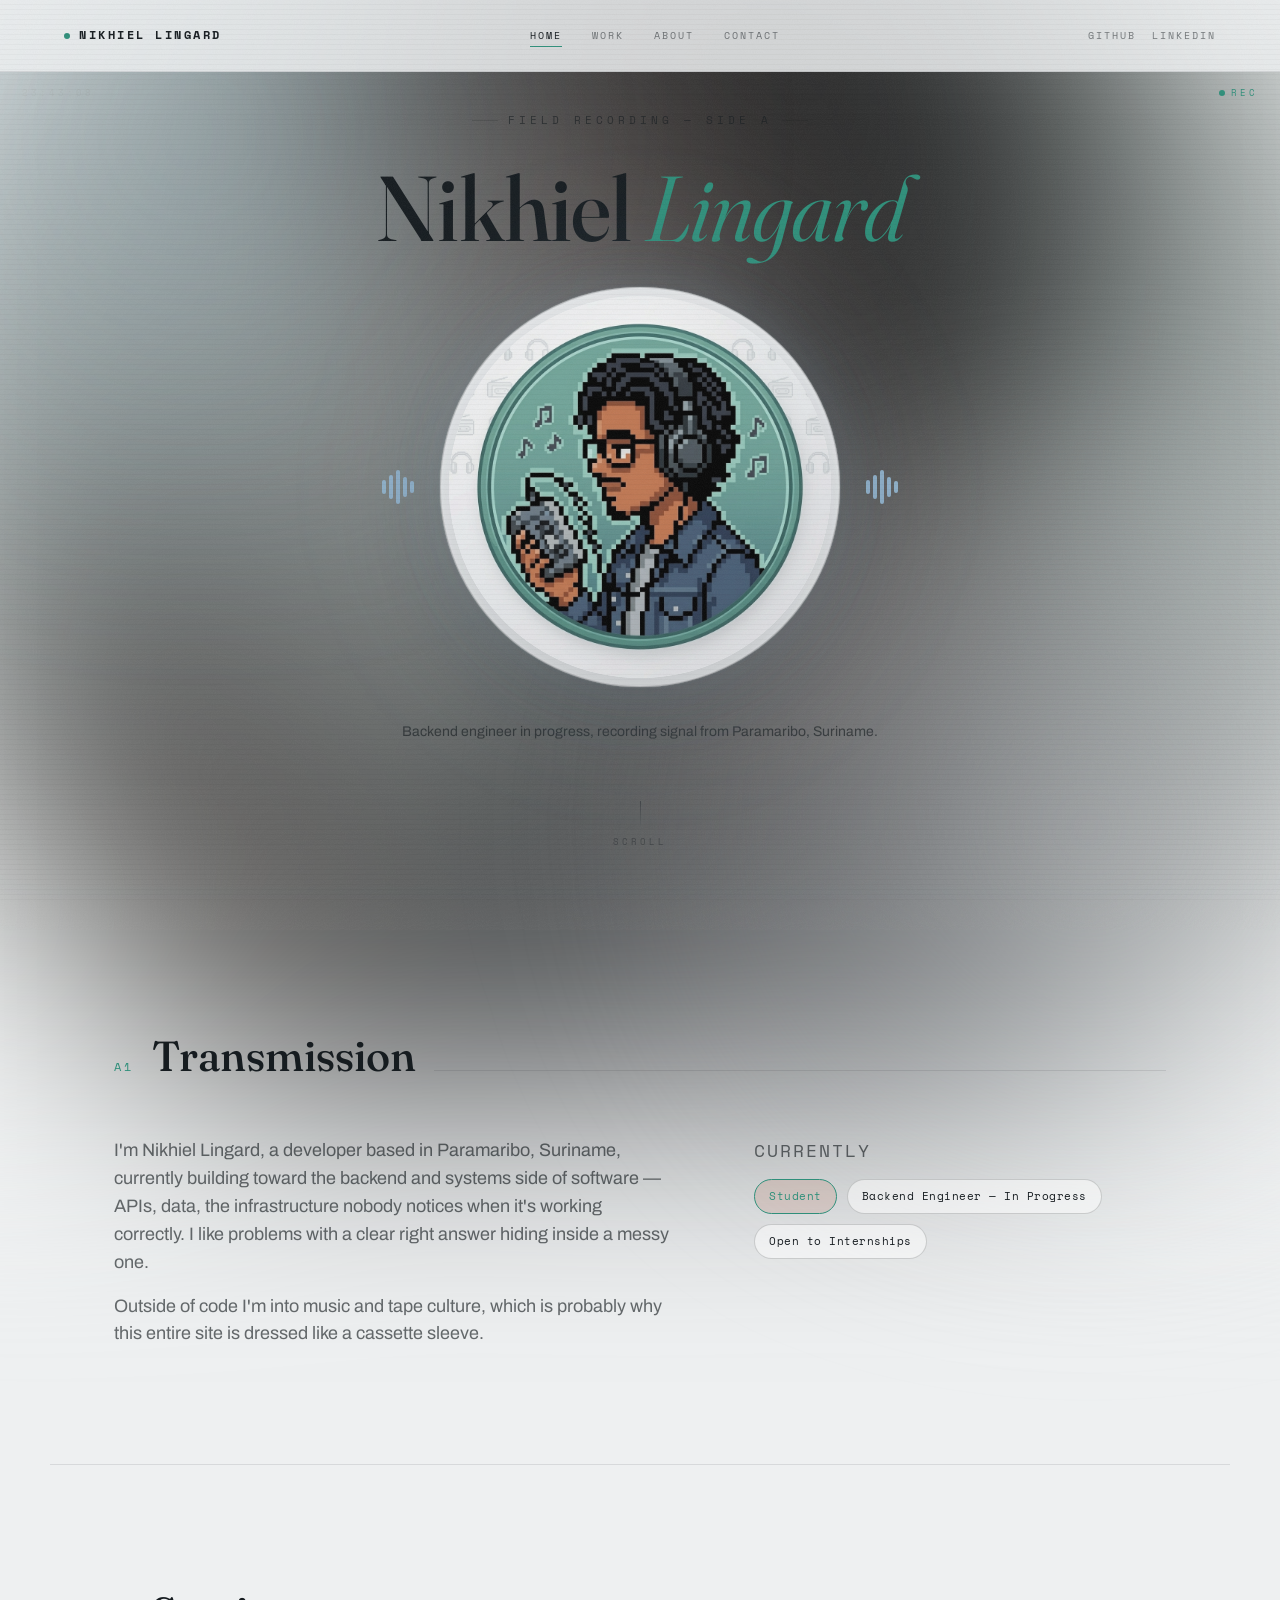
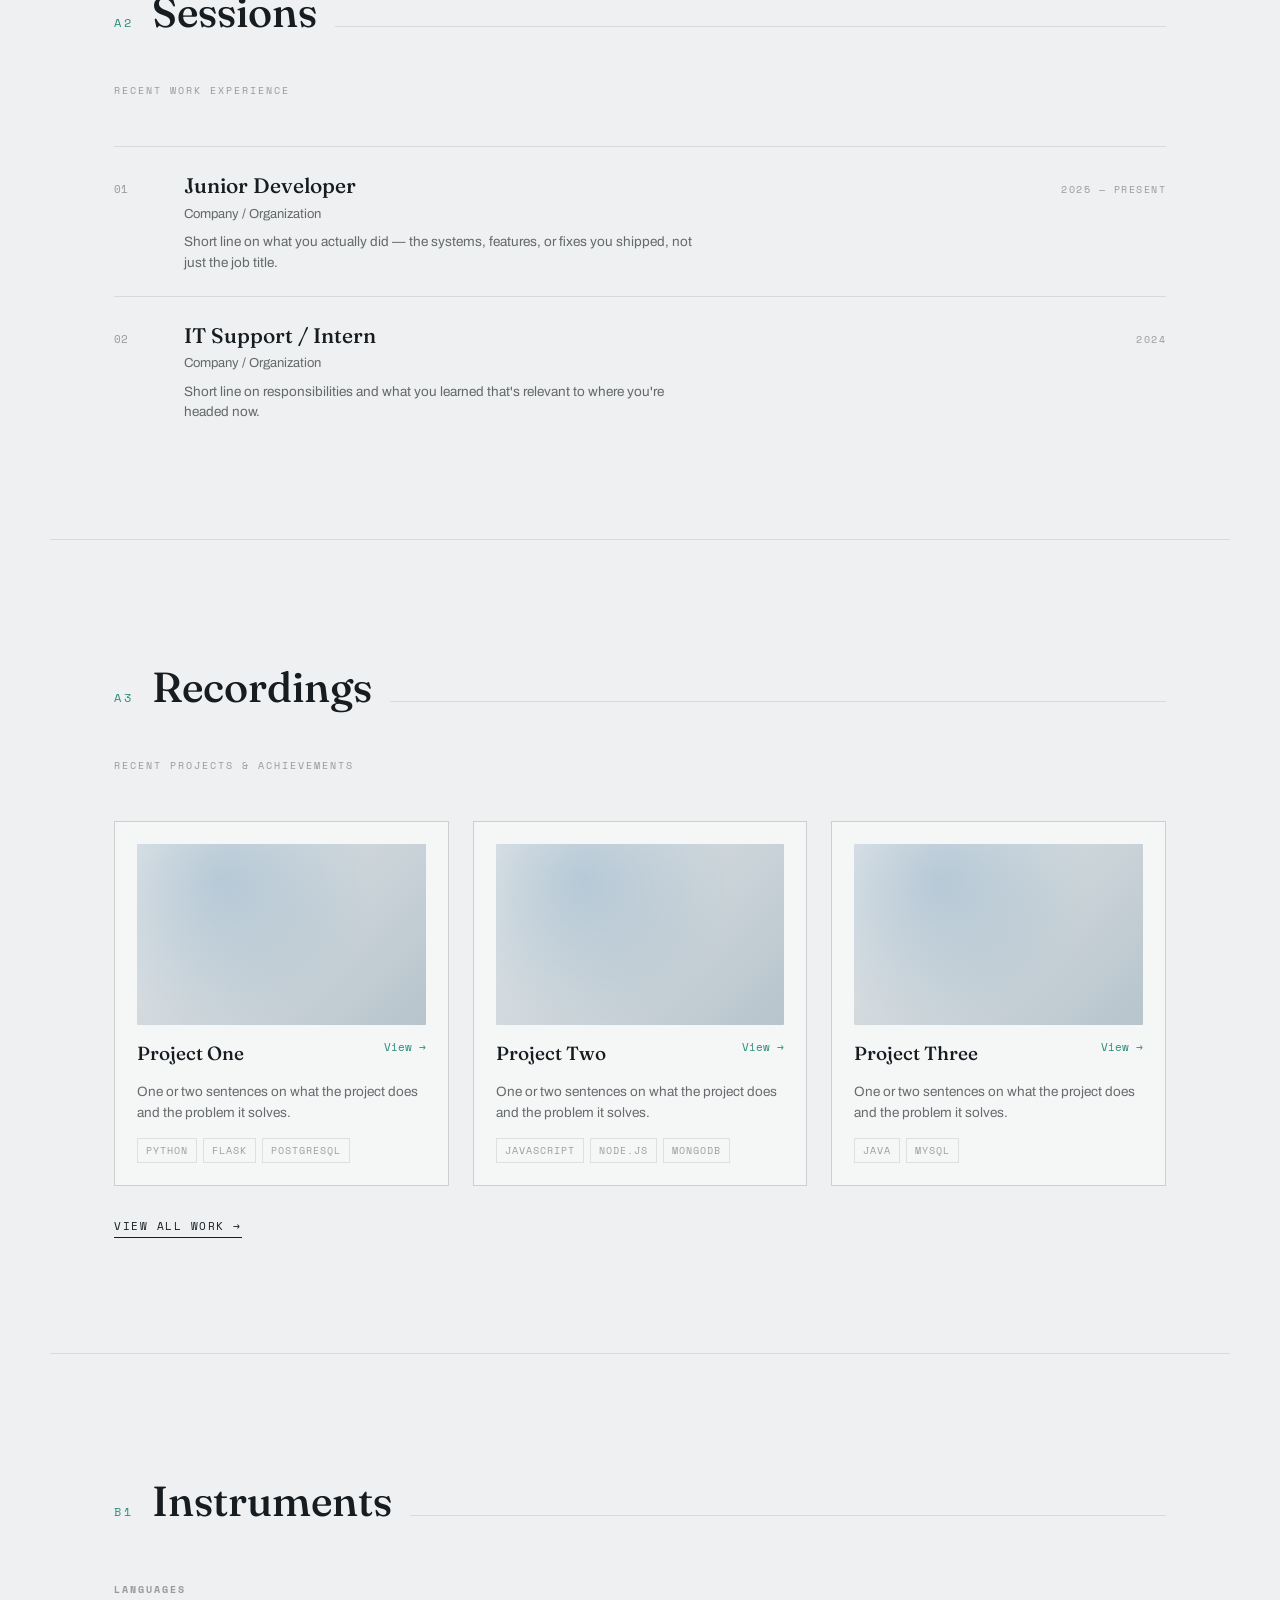
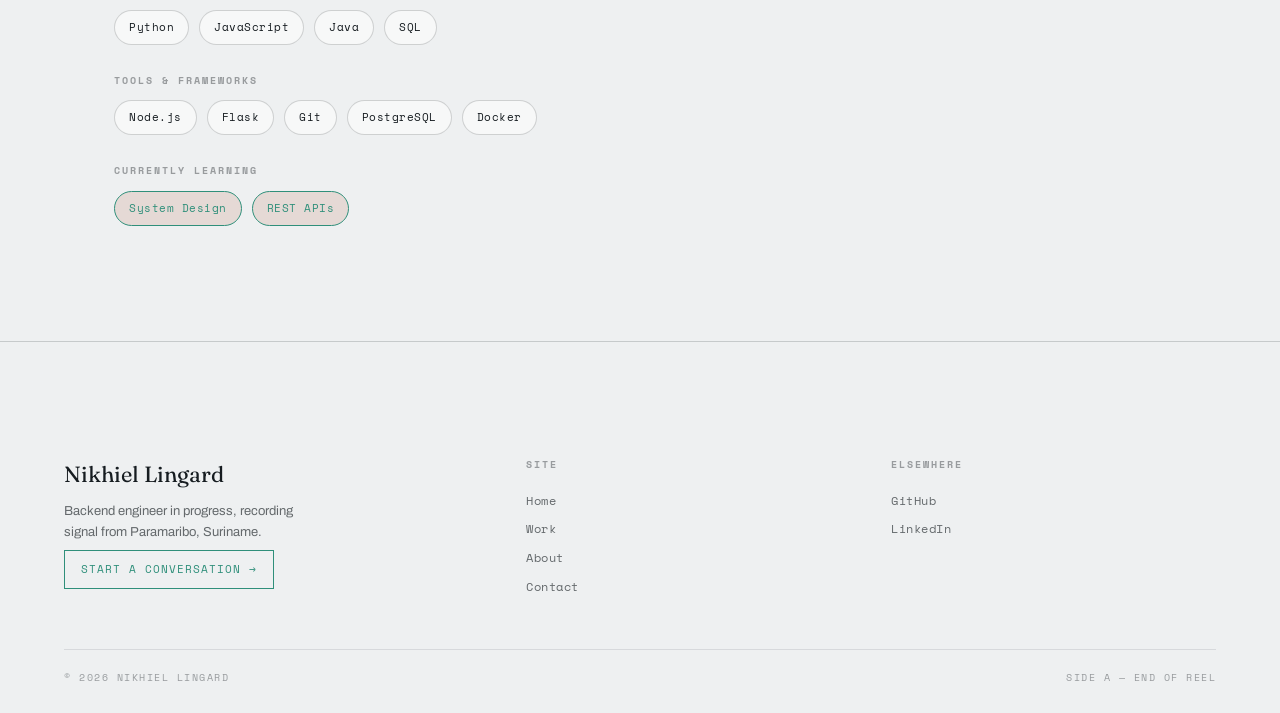
==== index.html @ 8692a50b "Initial portfolio" ====
<!DOCTYPE html>
<html lang="en">
<head>
  <meta charset="UTF-8" />
  <meta name="viewport" content="width=device-width, initial-scale=1.0"/>
  <title>Nikhiel Lingard — Backend Engineer in Progress</title>
  <meta name="description" content="Portfolio of Nikhiel Lingard — backend engineer in progress, based in Paramaribo, Suriname." />

  <link rel="preconnect" href="https://fonts.googleapis.com">
  <link rel="preconnect" href="https://fonts.gstatic.com" crossorigin>
  <link href="https://fonts.googleapis.com/css2?family=Fraunces:ital,opsz,wght@0,9..144,350;0,9..144,480;0,9..144,560;1,9..144,400&family=Archivo:wght@400;500;600&family=Space+Mono:wght@400;700&display=swap" rel="stylesheet">
  <link rel="icon" type="image/png" href="./img/favicon.png">
  <link rel="icon" href="./img/favicon.ico" sizes="any">
  <link rel="apple-touch-icon" href="./img/favicon.png">
  <meta name="theme-color" content="#2F8F7A">
    
  <link rel="stylesheet" href="css/main.css">
</head>
<body>

  <div class="bg"></div>
  <div class="mist"></div>
  <div class="grain"></div>
  <div class="scanlines"></div>

  <!-- NAV -->
  <header class="top-panel" id="top-panel">
    <a href="./index.html" class="wordmark" aria-label="Go to homepage">
  <span class="dot"></span>
  Nikhiel Lingard
</a>

    <nav class="links">
      <a href="index.html" class="active">Home</a>
      <a href="work.html">Work</a>
      <a href="about.html">About</a>
      <a href="contact.html">Contact</a>
    </nav>

    <div class="socials">
      <a href="https://github.com/Nikhcodes/" target="_blank" rel="noopener">GitHub</a>
      <a href="https://www.linkedin.com/in/nikhiel-lingard/" target="_blank" rel="noopener">LinkedIn</a>
    </div>

    <button class="nav-toggle" id="nav-toggle" aria-label="Toggle navigation menu" aria-expanded="false">
      <span></span><span></span>
    </button>
  </header>

  <!-- HERO -->
  <main>
    <section class="hero">
      <p class="hero-eyebrow">Field Recording — Side A</p>

      <h1 class="hero-title">Nikhiel <em>Lingard</em></h1>

      <div class="hero-stage">
        <div class="wave left">
          <span></span><span></span><span></span><span></span><span></span>
        </div>

        <div class="hero-frame">
          <div class="hero-image"></div>
        </div>

        <div class="wave right">
          <span></span><span></span><span></span><span></span><span></span>
        </div>
      </div>

      <p class="hero-sub">Backend engineer in progress, recording signal from Paramaribo, Suriname.</p>

      <a href="#transmission" class="scroll-cue">
        <span class="line"></span>
        Scroll
      </a>
    </section>

    <!-- A1 — TRANSMISSION (intro + current roles) -->
    <section class="reel-section reveal" id="transmission">
      <div class="reel-head">
        <span class="reel-num">A1</span>
        <h2 class="reel-title">Transmission</h2>
        <span class="rule"></span>
      </div>

      <div class="intro-grid">
        <div>
          <!-- EDIT: swap in your real bio -->
          <p>I'm Nikhiel Lingard, a developer based in Paramaribo, Suriname, currently building toward the backend
            and systems side of software — APIs, data, the infrastructure nobody notices when it's working
            correctly. I like problems with a clear right answer hiding inside a messy one.</p>
          <p>Outside of code I'm into music and tape culture, which is probably why this entire site is dressed
            like a cassette sleeve.</p>
        </div>

        <div>
          <p class="role-label">Currently</p>
          <div class="chip-row">
            <span class="chip is-tape">Student</span>
            <span class="chip">Backend Engineer — In Progress</span>
            <span class="chip">Open to Internships</span>
          </div>
        </div>
      </div>
    </section>

    <!-- A2 — SESSIONS (recent work experience) -->
    <section class="reel-section reveal" id="sessions">
      <div class="reel-head">
        <span class="reel-num">A2</span>
        <h2 class="reel-title">Sessions</h2>
        <span class="rule"></span>
      </div>
      <p class="reel-lede">Recent work experience</p>

      <!-- EDIT: replace with your real roles. Duplicate a .session-row for more entries. -->
      <div class="session-row">
        <span class="session-code">01</span>
        <div>
          <h3 class="session-role">Junior Developer</h3>
          <p class="session-org">Company / Organization</p>
          <p class="session-desc">Short line on what you actually did — the systems, features, or fixes you
            shipped, not just the job title.</p>
        </div>
        <span class="session-meta">2025 — Present</span>
      </div>

      <div class="session-row">
        <span class="session-code">02</span>
        <div>
          <h3 class="session-role">IT Support / Intern</h3>
          <p class="session-org">Company / Organization</p>
          <p class="session-desc">Short line on responsibilities and what you learned that's relevant to where
            you're headed now.</p>
        </div>
        <span class="session-meta">2024</span>
      </div>
    </section>

    <!-- A3 — RECORDINGS (recent projects / achievements) -->
    <section class="reel-section reveal" id="recordings">
      <div class="reel-head">
        <span class="reel-num">A3</span>
        <h2 class="reel-title">Recordings</h2>
        <span class="rule"></span>
      </div>
      <p class="reel-lede">Recent projects &amp; achievements</p>

      <!-- EDIT: replace with your real projects. Full list lives on work.html -->
      <div class="project-grid">
        <article class="project-card">
          <div class="project-thumb"></div>
          <div class="project-top">
            <h3 class="project-title">Project One</h3>
            <a href="work.html" class="project-link">View →</a>
          </div>
          <p class="project-desc">One or two sentences on what the project does and the problem it solves.</p>
          <div class="project-stack">
            <span>Python</span><span>Flask</span><span>PostgreSQL</span>
          </div>
        </article>

        <article class="project-card">
          <div class="project-thumb"></div>
          <div class="project-top">
            <h3 class="project-title">Project Two</h3>
            <a href="work.html" class="project-link">View →</a>
          </div>
          <p class="project-desc">One or two sentences on what the project does and the problem it solves.</p>
          <div class="project-stack">
            <span>JavaScript</span><span>Node.js</span><span>MongoDB</span>
          </div>
        </article>

        <article class="project-card">
          <div class="project-thumb"></div>
          <div class="project-top">
            <h3 class="project-title">Project Three</h3>
            <a href="work.html" class="project-link">View →</a>
          </div>
          <p class="project-desc">One or two sentences on what the project does and the problem it solves.</p>
          <div class="project-stack">
            <span>Java</span><span>MySQL</span>
          </div>
        </article>
      </div>

      <a href="work.html" class="view-all">View all work →</a>
    </section>

    <!-- B1 — INSTRUMENTS (skills) -->
    <section class="reel-section reveal" id="instruments">
      <div class="reel-head">
        <span class="reel-num">B1</span>
        <h2 class="reel-title">Instruments</h2>
        <span class="rule"></span>
      </div>

      <!-- EDIT: replace with your real skills -->
      <div class="skill-group">
        <h4>Languages</h4>
        <div class="chip-row">
          <span class="chip">Python</span>
          <span class="chip">JavaScript</span>
          <span class="chip">Java</span>
          <span class="chip">SQL</span>
        </div>
      </div>

      <div class="skill-group">
        <h4>Tools &amp; Frameworks</h4>
        <div class="chip-row">
          <span class="chip">Node.js</span>
          <span class="chip">Flask</span>
          <span class="chip">Git</span>
          <span class="chip">PostgreSQL</span>
          <span class="chip">Docker</span>
        </div>
      </div>

      <div class="skill-group">
        <h4>Currently Learning</h4>
        <div class="chip-row">
          <span class="chip is-tape">System Design</span>
          <span class="chip is-tape">REST APIs</span>
        </div>
      </div>
    </section>
  </main>

  <!-- FOOTER -->
  <footer class="site-footer">
    <div class="footer-grid">
      <div>
        <p class="footer-brand">Nikhiel Lingard</p>
        <p class="footer-tagline">Backend engineer in progress, recording signal from Paramaribo, Suriname.</p>
        <a href="contact.html" class="footer-cta">Start a conversation →</a>
      </div>

      <div class="footer-col">
        <h5>Site</h5>
        <a href="index.html">Home</a>
        <a href="work.html">Work</a>
        <a href="about.html">About</a>
        <a href="contact.html">Contact</a>
      </div>

      <div class="footer-col">
        <h5>Elsewhere</h5>
        <a href="https://github.com/Nikhcodes/" target="_blank" rel="noopener">GitHub</a>
      <a href="https://www.linkedin.com/in/nikhiel-lingard/" target="_blank" rel="noopener">LinkedIn</a>
      </div>
    </div>

    <div class="footer-fine">
      <span>© 2026 Nikhiel Lingard</span>
      <span>Side A — End of Reel</span>
    </div>
  </footer>

  <script src="js/main.js"></script>
</body>

</html>
---- css/main.css ----
/* ============================================================
   NIKHIEL LINGARD — PORTFOLIO
   "Field Recordings" — a mixtape cut in the mountain fog.
   This file is the shared design system: tokens, base elements,
   nav, hero, and footer. about.css / work.css / contact.css
   build on top of this and only hold page-specific rules.
   ============================================================ */

/* ── 1. RESET ───────────────────────────────────────────── */
*, *::before, *::after {
  margin: 0;
  padding: 0;
  box-sizing: border-box;
}

html {
  scroll-behavior: smooth;
}

@media (prefers-reduced-motion: reduce) {
  html { scroll-behavior: auto; }
  *, *::before, *::after {
    animation-duration: 0.01ms !important;
    animation-iteration-count: 1 !important;
    transition-duration: 0.01ms !important;
    scroll-behavior: auto !important;
  }
}

/* ── 2. DESIGN TOKENS ───────────────────────────────────── */
:root {
  /* color — cool fog paper, slate ink, misty haze, one warm accent */
  --paper:       #EEF0F1;
  --paper-deep:  #E3E7E9;
  --paper-glass: rgba(238, 240, 241, 0.86);
  --ink:         #161C20;
  --ink-soft:    rgba(22, 28, 32, 0.64);
  --ink-faint:   rgba(22, 28, 32, 0.40);
  --fog:         #B7C4CC;
  --haze:        #8FB0C9;
  --haze-soft:   rgba(143, 176, 201, 0.20);
  --tape:        #2F8F7A;
  --tape-soft:   rgba(177, 80, 47, 0.14);
  --line:        rgba(22, 28, 32, 0.10);
  --line-strong: rgba(22, 28, 32, 0.18);

  /* type */
  --f-display: 'Fraunces', 'Georgia', serif;
  --f-body:    'Archivo', 'Helvetica Neue', sans-serif;
  --f-mono:    'Space Mono', 'Courier New', monospace;

  /* layout */
  --gutter:     clamp(20px, 5vw, 64px);
  --section-y:  clamp(56px, 9vw, 116px);
  --nav-h:      72px;
  --content-w:  1180px;
}

/* ── 3. BASE ─────────────────────────────────────────────── */
body {
  font-family: var(--f-body);
  color: var(--ink);
  background: var(--paper);
  overflow-x: hidden;
  line-height: 1.55;
  -webkit-font-smoothing: antialiased;
}

img { max-width: 100%; display: block; }
a { color: inherit; text-decoration: none; }

::selection { background: var(--haze); color: var(--ink); }

a:focus-visible,
button:focus-visible,
input:focus-visible,
textarea:focus-visible {
  outline: 2px solid var(--tape);
  outline-offset: 3px;
}

/* ── 4. ATMOSPHERE (grain / scanlines / mist / backdrop) ──── */
.grain {
  position: fixed;
  inset: -30px;
  z-index: 200;
  pointer-events: none;
  opacity: 0.06;
  background-image: url("data:image/svg+xml,<svg xmlns='http://www.w3.org/2000/svg' width='200' height='200'><filter id='n'><feTurbulence type='fractalNoise' baseFrequency='0.88' numOctaves='4' stitchTiles='stitch'/><feColorMatrix type='saturate' values='0'/></filter><rect width='100%25' height='100%25' filter='url(%23n)'/></svg>");
  background-size: 180px 180px;
  animation: grain-shift 0.3s steps(4) infinite;
}

@keyframes grain-shift {
  0%   { transform: translate(0px, 0px); }
  25%  { transform: translate(-9px, 7px); }
  50%  { transform: translate(7px, -9px); }
  75%  { transform: translate(-5px, 11px); }
}

.scanlines {
  position: fixed;
  inset: 0;
  z-index: 199;
  pointer-events: none;
  background: repeating-linear-gradient(
    to bottom,
    transparent 0px, transparent 4px,
    rgba(0, 0, 0, 0.022) 4px, rgba(0, 0, 0, 0.022) 5px
  );
}

.bg {
  position: fixed;
  inset: 0;
  z-index: 0;
  background: url("../img/hero.jpg");
  background-size: cover;
  background-position: center;
  filter: blur(90px) brightness(1.08) saturate(0.12);
  transform: scale(1.4);
}

/* drifting cloud layers — the "cloudy mountain" signature, CSS-only */
.mist {
  position: fixed;
  inset: -20%;
  z-index: 1;
  pointer-events: none;
}

.mist::before,
.mist::after {
  content: "";
  position: absolute;
  width: 70%;
  height: 70%;
  border-radius: 50%;
  filter: blur(70px);
}

.mist::before {
  top: -10%;
  left: -10%;
  background: radial-gradient(circle, var(--haze-soft) 0%, transparent 70%);
  animation: drift-a 38s ease-in-out infinite alternate;
}

.mist::after {
  bottom: -15%;
  right: -10%;
  background: radial-gradient(circle, rgba(238, 240, 241, 0.5) 0%, transparent 70%);
  animation: drift-b 46s ease-in-out infinite alternate;
}

@keyframes drift-a {
  0%   { transform: translate(0, 0) scale(1); }
  100% { transform: translate(6%, 4%) scale(1.08); }
}

@keyframes drift-b {
  0%   { transform: translate(0, 0) scale(1); }
  100% { transform: translate(-5%, -6%) scale(1.05); }
}

/* ── 5. NAV ──────────────────────────────────────────────── */
.top-panel {
  position: fixed;
  top: 0; left: 0;
  width: 100%;
  height: var(--nav-h);
  display: flex;
  justify-content: space-between;
  align-items: center;
  padding: 0 var(--gutter);
  background: var(--paper-glass);
  backdrop-filter: blur(20px) saturate(1.1);
  border-bottom: 1px solid var(--line);
  z-index: 100;
}

.top-panel .wordmark {
  font-family: var(--f-mono);
  font-weight: 700;
  font-size: 12px;
  letter-spacing: 2.5px;
  text-transform: uppercase;
  display: flex;
  align-items: center;
  gap: 9px;
}

.top-panel .wordmark .dot {
  width: 6px;
  height: 6px;
  border-radius: 50%;
  background: var(--tape);
  flex-shrink: 0;
}

.top-panel nav.links {
  display: flex;
  gap: 30px;
}

.top-panel .socials {
  display: flex;
  gap: 16px;
}

.top-panel .links a,
.top-panel .socials a {
  font-family: var(--f-mono);
  font-size: 10px;
  letter-spacing: 2px;
  text-transform: uppercase;
  opacity: 0.55;
  transition: opacity 0.2s ease;
  position: relative;
}

.top-panel .links a::after {
  content: "";
  position: absolute;
  left: 0; bottom: -4px;
  width: 100%; height: 1px;
  background: var(--tape);
  transform: scaleX(0);
  transform-origin: left;
  transition: transform 0.25s ease;
}

.top-panel .links a:hover,
.top-panel .links a.active,
.top-panel .socials a:hover {
  opacity: 1;
}

.top-panel .links a:hover::after,
.top-panel .links a.active::after {
  transform: scaleX(1);
}

.nav-toggle {
  display: none;
  width: 34px; height: 34px;
  background: none;
  border: none;
  cursor: pointer;
  position: relative;
  z-index: 101;
}

.nav-toggle span {
  position: absolute;
  left: 6px; right: 6px;
  height: 1px;
  background: var(--ink);
  transition: transform 0.25s ease, opacity 0.25s ease;
}

.nav-toggle span:nth-child(1) { top: 13px; }
.nav-toggle span:nth-child(2) { top: 20px; }

.nav-toggle.open span:nth-child(1) { transform: translateY(7px) rotate(45deg); }
.nav-toggle.open span:nth-child(2) { transform: translateY(-7px) rotate(-45deg); }

/* ── 6. HERO ─────────────────────────────────────────────── */
.hero {
  position: relative;
  z-index: 5;
  min-height: 100svh;
  display: flex;
  flex-direction: column;
  align-items: center;
  justify-content: center;
  gap: clamp(20px, 3vw, 34px);
  padding: calc(var(--nav-h) + 40px) var(--gutter) 60px;
  text-align: center;
}

.hero-eyebrow {
  font-family: var(--f-mono);
  font-size: 11px;
  letter-spacing: 4px;
  text-transform: uppercase;
  color: var(--ink-soft);
  display: flex;
  align-items: center;
  gap: 10px;
}

.hero-eyebrow::before,
.hero-eyebrow::after {
  content: "";
  width: 26px;
  height: 1px;
  background: var(--line-strong);
}

.hero-title {
  font-family: var(--f-display);
  font-weight: 480;
  font-size: clamp(40px, 8vw, 92px);
  line-height: 0.98;
  letter-spacing: -0.01em;
}

.hero-title em {
  font-style: italic;
  font-weight: 350;
  color: var(--tape);
}

/* portrait stage */
.hero-stage {
  position: relative;
  display: flex;
  align-items: center;
  justify-content: center;
  gap: clamp(10px, 3vw, 26px);
}

.hero-frame {
  width: clamp(200px, 34vw, 400px);
  height: clamp(200px, 34vw, 400px);
  background: rgba(255, 255, 255, 0.92);
  backdrop-filter: blur(40px) saturate(0.6);
  border-radius: 50%;
  border: 1px solid var(--line-strong);
  position: relative;
  flex-shrink: 0;
  box-shadow:
    0 0 1px rgba(255, 255, 255, 0.9),
    0 0 50px rgba(143, 176, 201, 0.14),
    0 0 130px rgba(143, 176, 201, 0.08);
}

.hero-frame::before {
  content: "";
  position: absolute;
  inset: -70px;
  border-radius: 50%;
  z-index: -1;
  background: radial-gradient(circle, rgba(143,176,201,0.32) 0%, rgba(143,176,201,0.14) 40%, transparent 72%);
  filter: blur(55px);
}

.hero-image {
  position: absolute;
  inset: 8px;
  background-image: url("../img/hero.jpg");
  background-size: cover;
  background-position: center;
  border-radius: 50%;
  filter: saturate(0.7) contrast(0.92);
  box-shadow: 0 30px 90px rgba(22, 28, 32, 0.22);
  transition: filter 0.15s ease;
}

.wave {
  display: flex;
  align-items: center;
  gap: 3px;
}

.wave span {
  width: 4px;
  border-radius: 2px;
  background: var(--haze);
  animation: sound 1.2s infinite ease-in-out;
}

.wave span:nth-child(1) { height: 14px; animation-delay: 0s; }
.wave span:nth-child(2) { height: 24px; animation-delay: 0.1s; }
.wave span:nth-child(3) { height: 34px; animation-delay: 0.2s; }
.wave span:nth-child(4) { height: 20px; animation-delay: 0.3s; }
.wave span:nth-child(5) { height: 12px; animation-delay: 0.4s; }

@keyframes sound {
  0%, 100% { transform: scaleY(0.45); opacity: 0.5; }
  50%      { transform: scaleY(1.5); opacity: 1; }
}

@media (max-width: 640px) {
  .wave { display: none; } /* keep mobile hero calm and uncluttered */
}

.hero-sub {
  max-width: 480px;
  font-size: 14px;
  color: var(--ink-soft);
}

.scroll-cue {
  margin-top: clamp(10px, 2vw, 24px);
  display: flex;
  flex-direction: column;
  align-items: center;
  gap: 8px;
  font-family: var(--f-mono);
  font-size: 9px;
  letter-spacing: 3px;
  text-transform: uppercase;
  color: var(--ink-faint);
}

.scroll-cue .line {
  width: 1px;
  height: 26px;
  background: linear-gradient(to bottom, var(--ink-faint), transparent);
  animation: cue-pulse 2s ease-in-out infinite;
}

@keyframes cue-pulse {
  0%, 100% { transform: scaleY(0.7); opacity: 0.5; }
  50%      { transform: scaleY(1); opacity: 1; }
}

/* ── 7. VHS OVERLAYS ─────────────────────────────────────── */
.vhs-timestamp {
  position: fixed;
  top: calc(var(--nav-h) + 14px);
  left: 22px;
  font-family: var(--f-mono);
  font-size: 9px;
  letter-spacing: 3px;
  color: var(--ink-faint);
  z-index: 50;
  pointer-events: none;
  mix-blend-mode: difference;
  opacity: 0.6;
}

.rec-indicator {
  position: fixed;
  top: calc(var(--nav-h) + 14px);
  right: 22px;
  display: flex;
  align-items: center;
  gap: 6px;
  font-family: var(--f-mono);
  font-size: 9px;
  letter-spacing: 3px;
  color: var(--tape);
  z-index: 50;
  pointer-events: none;
  text-transform: uppercase;
}

.rec-dot {
  width: 6px; height: 6px;
  border-radius: 50%;
  background: var(--tape);
  animation: rec-blink 2.2s ease-in-out infinite;
}

@keyframes rec-blink {
  0%, 100% { opacity: 1; }
  46%, 54% { opacity: 0.08; }
}

@media (max-width: 640px) {
  .vhs-timestamp, .rec-indicator { display: none; }
}

/* ── 8. SECTION SCAFFOLDING ──────────────────────────────── */
.reel-section {
  position: relative;
  z-index: 5;
  max-width: var(--content-w);
  margin: 0 auto;
  padding: var(--section-y) var(--gutter);
}

.reel-section + .reel-section {
  border-top: 1px solid var(--line);
}

.reel-head {
  display: flex;
  align-items: baseline;
  gap: 18px;
  margin-bottom: clamp(28px, 5vw, 48px);
}

.reel-num {
  font-family: var(--f-mono);
  font-size: 12px;
  letter-spacing: 3px;
  color: var(--tape);
  flex-shrink: 0;
}

.reel-title {
  font-family: var(--f-display);
  font-weight: 500;
  font-size: clamp(26px, 3.6vw, 42px);
}

.reel-head .rule {
  flex: 1;
  height: 1px;
  background: var(--line);
}

.reel-lede {
  font-family: var(--f-mono);
  font-size: 10px;
  letter-spacing: 2px;
  text-transform: uppercase;
  color: var(--ink-faint);
  margin-top: -10px;
  margin-bottom: clamp(28px, 5vw, 48px);
}

/* fade-up reveal — toggled by JS via IntersectionObserver */
.reveal {
  opacity: 0;
  transform: translateY(22px);
  transition: opacity 0.7s ease, transform 0.7s ease;
}

.reveal.is-visible {
  opacity: 1;
  transform: translateY(0);
}

/* ── 9. TRANSMISSION (intro + current roles) ─────────────── */
.intro-grid {
  display: grid;
  grid-template-columns: 1.4fr 1fr;
  gap: clamp(32px, 5vw, 72px);
  align-items: start;
}

.intro-grid p {
  font-size: clamp(15px, 1.6vw, 18px);
  color: var(--ink-soft);
  max-width: 56ch;
}

.intro-grid p + p { margin-top: 16px; }

.role-label {
  font-family: var(--f-mono);
  font-size: 10px;
  letter-spacing: 2px;
  text-transform: uppercase;
  color: var(--ink-faint);
  margin-bottom: 14px;
}

.chip-row {
  display: flex;
  flex-wrap: wrap;
  gap: 10px;
}

.chip {
  font-family: var(--f-mono);
  font-size: 11px;
  letter-spacing: 0.5px;
  padding: 8px 14px;
  border: 1px solid var(--line-strong);
  border-radius: 100px;
  color: var(--ink);
  background: rgba(255, 255, 255, 0.5);
  white-space: nowrap;
}

.chip.is-tape {
  border-color: var(--tape);
  color: var(--tape);
  background: var(--tape-soft);
}

@media (max-width: 820px) {
  .intro-grid { grid-template-columns: 1fr; }
}

/* ── 10. SESSIONS (experience) ───────────────────────────── */
.session-row {
  display: grid;
  grid-template-columns: 48px 1fr auto;
  gap: 22px;
  align-items: baseline;
  padding: 22px 0;
  border-top: 1px solid var(--line);
}

.session-row:last-child { padding-bottom: 0; }

.session-code {
  font-family: var(--f-mono);
  font-size: 11px;
  color: var(--ink-faint);
}

.session-role {
  font-family: var(--f-display);
  font-size: clamp(17px, 2vw, 21px);
  font-weight: 500;
}

.session-org {
  font-family: var(--f-body);
  font-size: 13px;
  color: var(--ink-soft);
  margin-top: 2px;
}

.session-desc {
  font-size: 13.5px;
  color: var(--ink-soft);
  margin-top: 8px;
  max-width: 64ch;
}

.session-meta {
  font-family: var(--f-mono);
  font-size: 10px;
  letter-spacing: 1.5px;
  text-transform: uppercase;
  color: var(--ink-faint);
  white-space: nowrap;
}

@media (max-width: 640px) {
  .session-row {
    grid-template-columns: 1fr;
    gap: 6px;
  }
  .session-meta { order: -1; }
}

/* ── 11. RECORDINGS (project cards) ──────────────────────── */
.project-grid {
  display: grid;
  grid-template-columns: repeat(auto-fit, minmax(260px, 1fr));
  gap: 24px;
}

.project-card {
  position: relative;
  border: 1px solid var(--line-strong);
  background: rgba(255, 255, 255, 0.4);
  padding: 22px;
  display: flex;
  flex-direction: column;
  gap: 14px;
  transition: border-color 0.25s ease, transform 0.25s ease, background 0.25s ease;
}

.project-card:hover {
  border-color: var(--haze);
  background: rgba(255, 255, 255, 0.7);
  transform: translateY(-4px);
}

.project-thumb {
  width: 100%;
  aspect-ratio: 16 / 10;
  border-radius: 1px;
  background:
    radial-gradient(circle at 30% 20%, rgba(143,176,201,0.45), transparent 60%),
    linear-gradient(135deg, var(--paper-deep), var(--fog));
}

.project-top {
  display: flex;
  justify-content: space-between;
  align-items: flex-start;
  gap: 12px;
}

.project-title {
  font-family: var(--f-display);
  font-size: 19px;
  font-weight: 500;
}

.project-link {
  font-family: var(--f-mono);
  font-size: 11px;
  color: var(--tape);
  flex-shrink: 0;
  transition: transform 0.2s ease;
  display: inline-block;
}

.project-card:hover .project-link { transform: translateX(3px); }

.project-desc {
  font-size: 13.5px;
  color: var(--ink-soft);
  flex: 1;
}

.project-stack {
  display: flex;
  flex-wrap: wrap;
  gap: 6px;
}

.project-stack span {
  font-family: var(--f-mono);
  font-size: 9.5px;
  letter-spacing: 1px;
  text-transform: uppercase;
  color: var(--ink-faint);
  border: 1px solid var(--line);
  padding: 4px 8px;
}

.view-all {
  margin-top: 32px;
  display: inline-flex;
  align-items: center;
  gap: 8px;
  font-family: var(--f-mono);
  font-size: 11px;
  letter-spacing: 1.5px;
  text-transform: uppercase;
  color: var(--ink);
  border-bottom: 1px solid var(--ink);
  padding-bottom: 2px;
  transition: gap 0.2s ease, color 0.2s ease, border-color 0.2s ease;
}

.view-all:hover {
  gap: 13px;
  color: var(--tape);
  border-color: var(--tape);
}

/* ── 12. INSTRUMENTS (skills) ────────────────────────────── */
.skill-group + .skill-group { margin-top: 28px; }

.skill-group h4 {
  font-family: var(--f-mono);
  font-size: 10px;
  letter-spacing: 2px;
  text-transform: uppercase;
  color: var(--ink-faint);
  margin-bottom: 12px;
}

/* ── 13. FOOTER ───────────────────────────────────────────── */
.site-footer {
  position: relative;
  z-index: 5;
  border-top: 1px solid var(--line-strong);
  background: var(--paper-glass);
  backdrop-filter: blur(20px);
  padding: var(--section-y) var(--gutter) 28px;
}

.footer-grid {
  max-width: var(--content-w);
  margin: 0 auto;
  display: grid;
  grid-template-columns: 1.3fr 1fr 1fr;
  gap: 40px;
}

.footer-brand {
  font-family: var(--f-display);
  font-size: 22px;
  margin-bottom: 10px;
}

.footer-tagline {
  font-size: 13px;
  color: var(--ink-soft);
  max-width: 34ch;
}

.footer-col h5 {
  font-family: var(--f-mono);
  font-size: 10px;
  letter-spacing: 2px;
  text-transform: uppercase;
  color: var(--ink-faint);
  margin-bottom: 14px;
}

.footer-col a {
  display: block;
  font-family: var(--f-mono);
  font-size: 12px;
  letter-spacing: 0.5px;
  color: var(--ink-soft);
  padding: 5px 0;
  transition: color 0.2s ease, padding-left 0.2s ease;
}

.footer-col a:hover {
  color: var(--tape);
  padding-left: 4px;
}

.footer-cta {
  display: inline-flex;
  align-items: center;
  gap: 8px;
  font-family: var(--f-mono);
  font-size: 11px;
  letter-spacing: 1px;
  text-transform: uppercase;
  color: var(--tape);
  border: 1px solid var(--tape);
  padding: 10px 16px;
  margin-top: 8px;
  transition: background 0.2s ease, color 0.2s ease;
}

.footer-cta:hover {
  background: var(--tape);
  color: var(--paper);
}

.footer-fine {
  max-width: var(--content-w);
  margin: 48px auto 0;
  padding-top: 20px;
  border-top: 1px solid var(--line);
  display: flex;
  justify-content: space-between;
  flex-wrap: wrap;
  gap: 10px;
  font-family: var(--f-mono);
  font-size: 9.5px;
  letter-spacing: 1.5px;
  text-transform: uppercase;
  color: var(--ink-faint);
}

@media (max-width: 820px) {
  .footer-grid { grid-template-columns: 1fr; gap: 28px; }
}

/* ── 14. MOBILE NAV PANEL ────────────────────────────────── */
@media (max-width: 760px) {
  .nav-toggle { display: block; }

  .top-panel .socials { display: none; } /* reachable via footer on mobile */

  .top-panel .links {
    position: fixed;
    inset: 0;
    height: 100svh;
    width: 100%;
    background: var(--paper);
    flex-direction: column;
    align-items: center;
    justify-content: center;
    gap: 28px;
    z-index: 99;
    opacity: 0;
    pointer-events: none;
    transform: translateY(-8px);
    transition: opacity 0.3s ease, transform 0.3s ease;
  }

  .top-panel.nav-open .links {
    opacity: 1;
    pointer-events: auto;
    transform: translateY(0);
  }

  .top-panel .links a { font-size: 16px; }
}
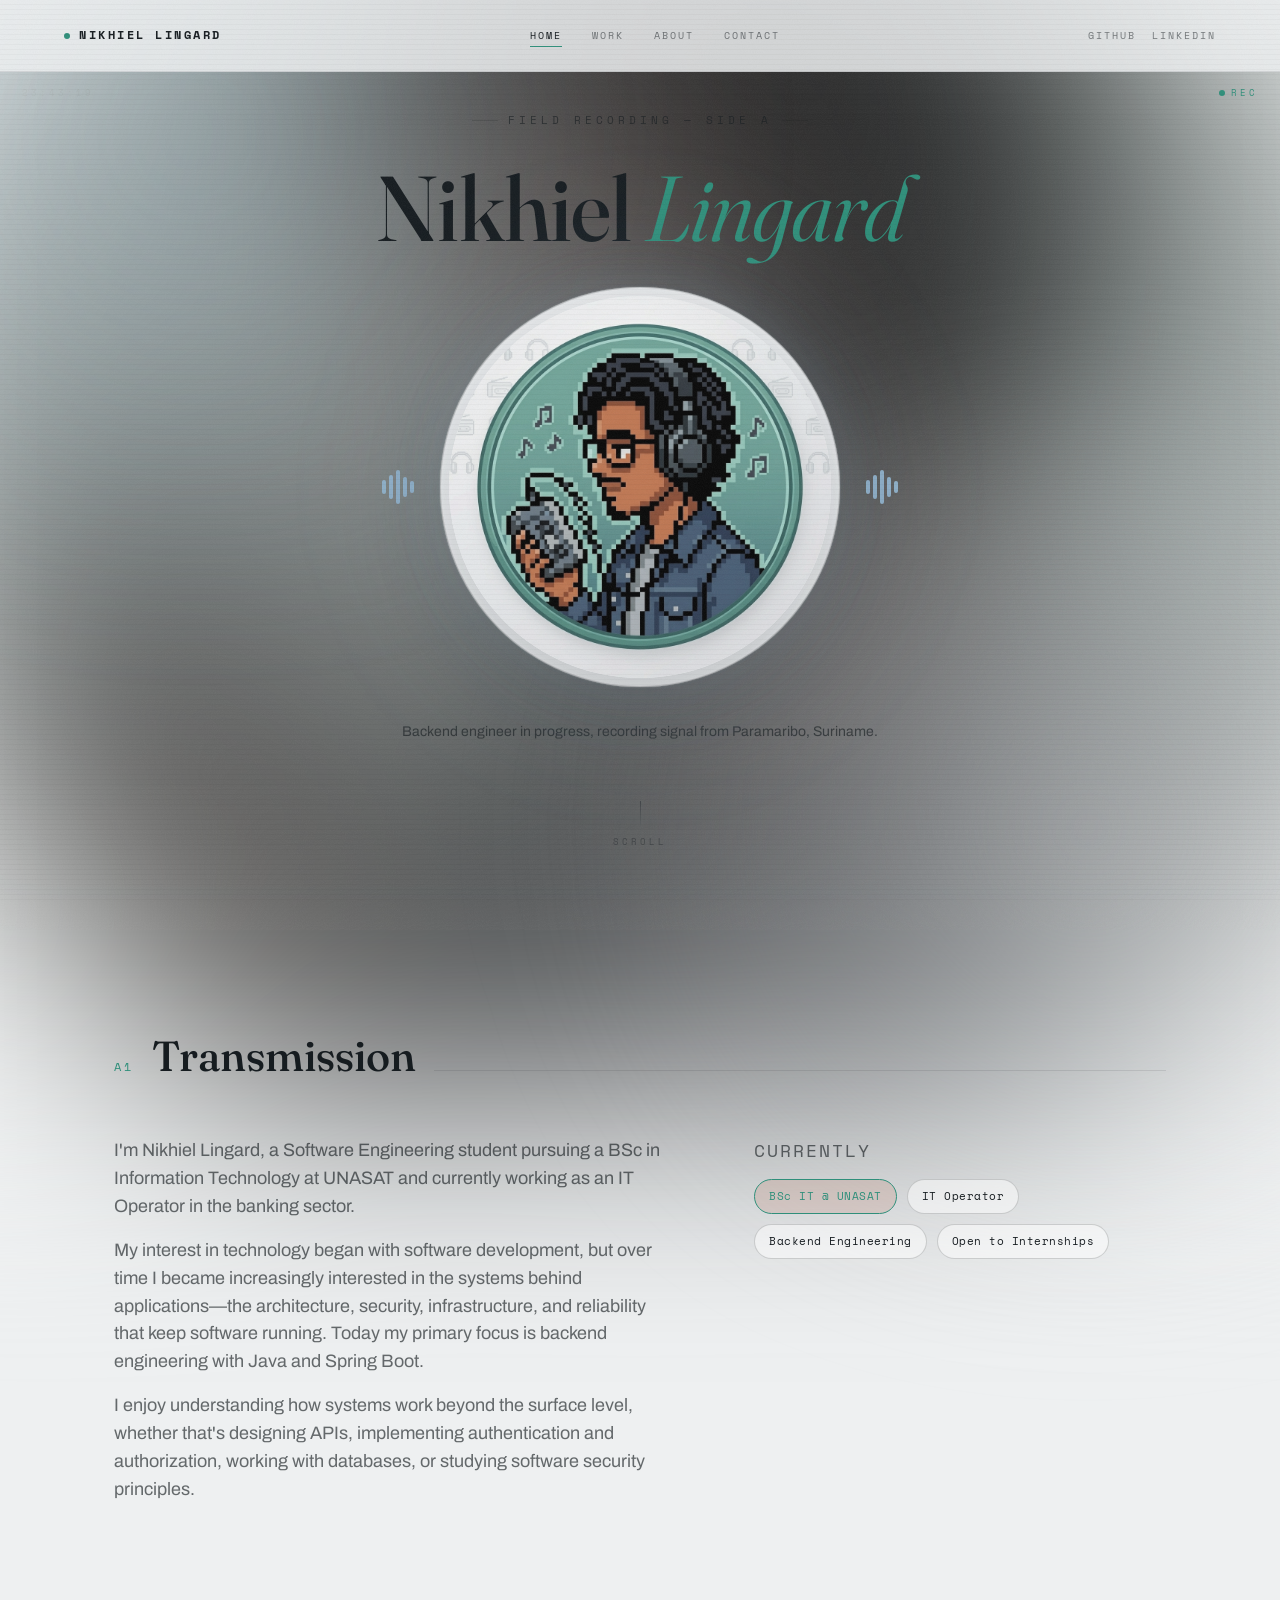
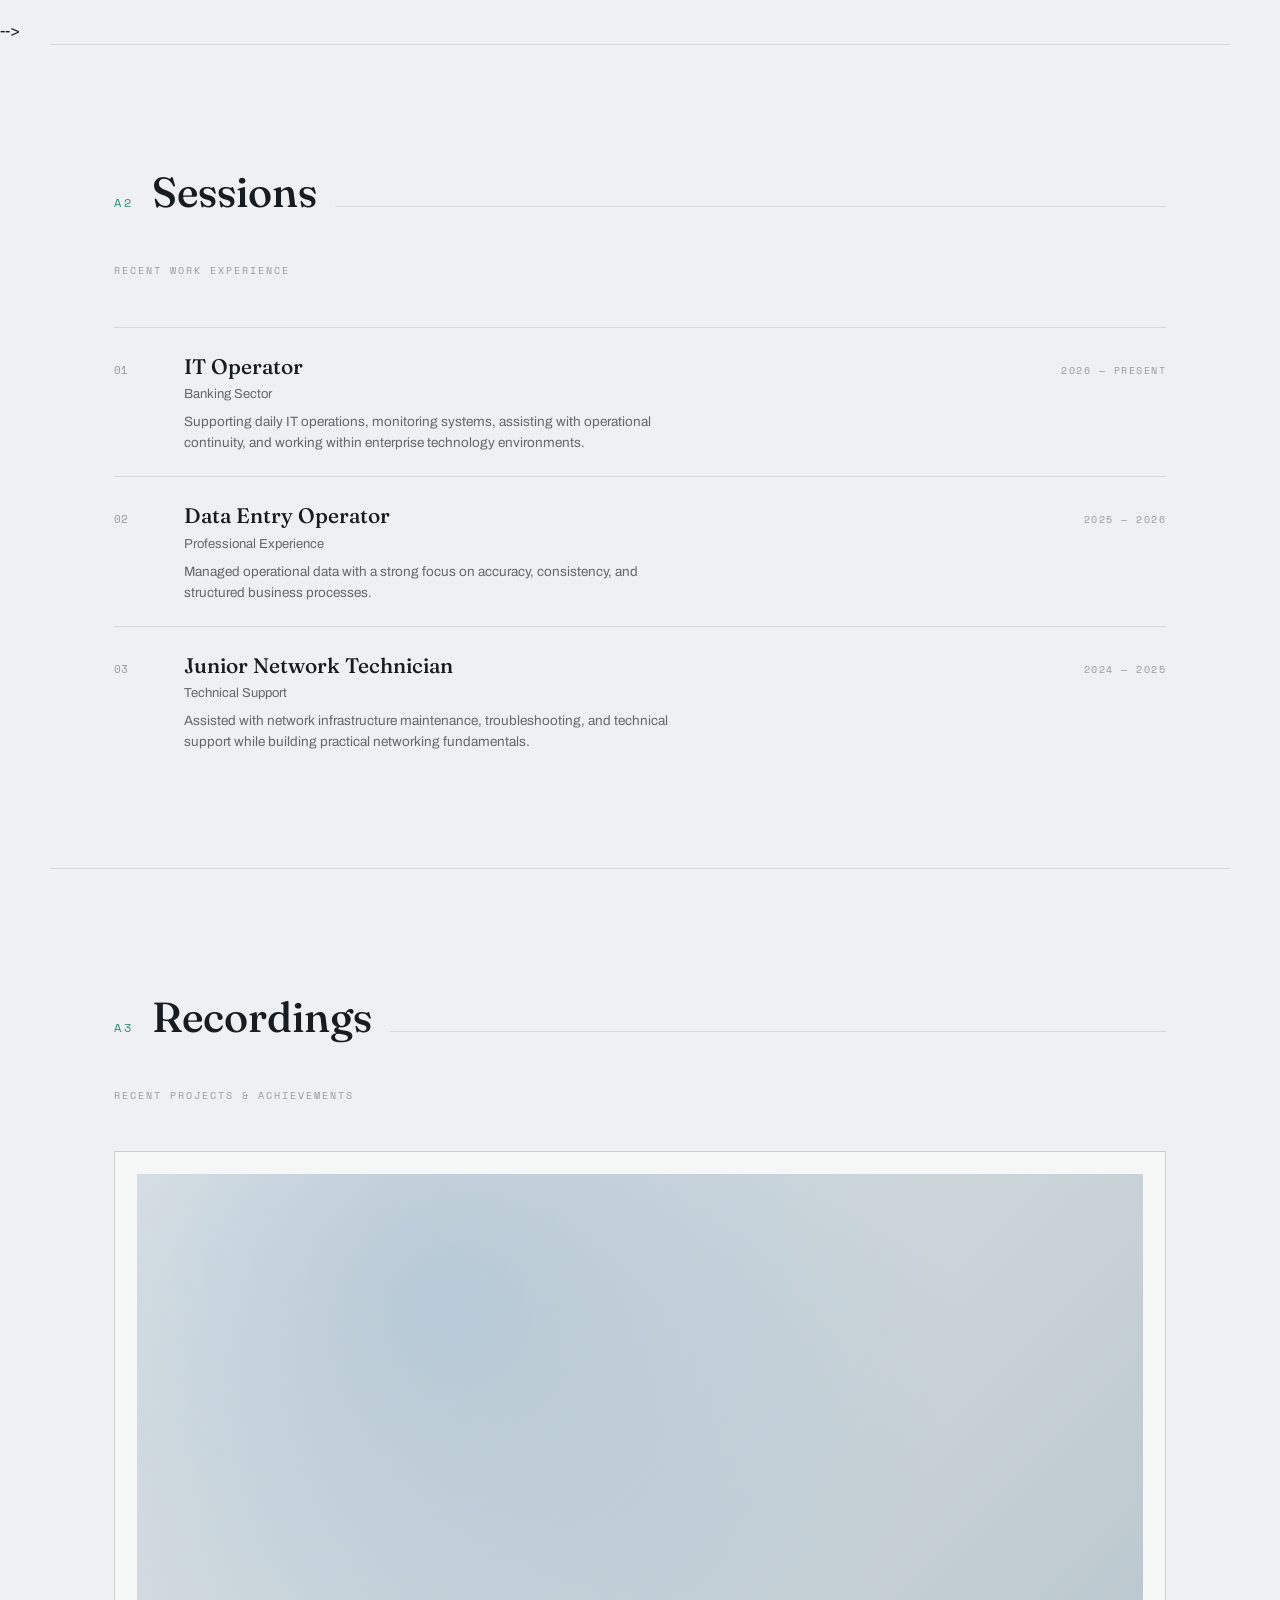
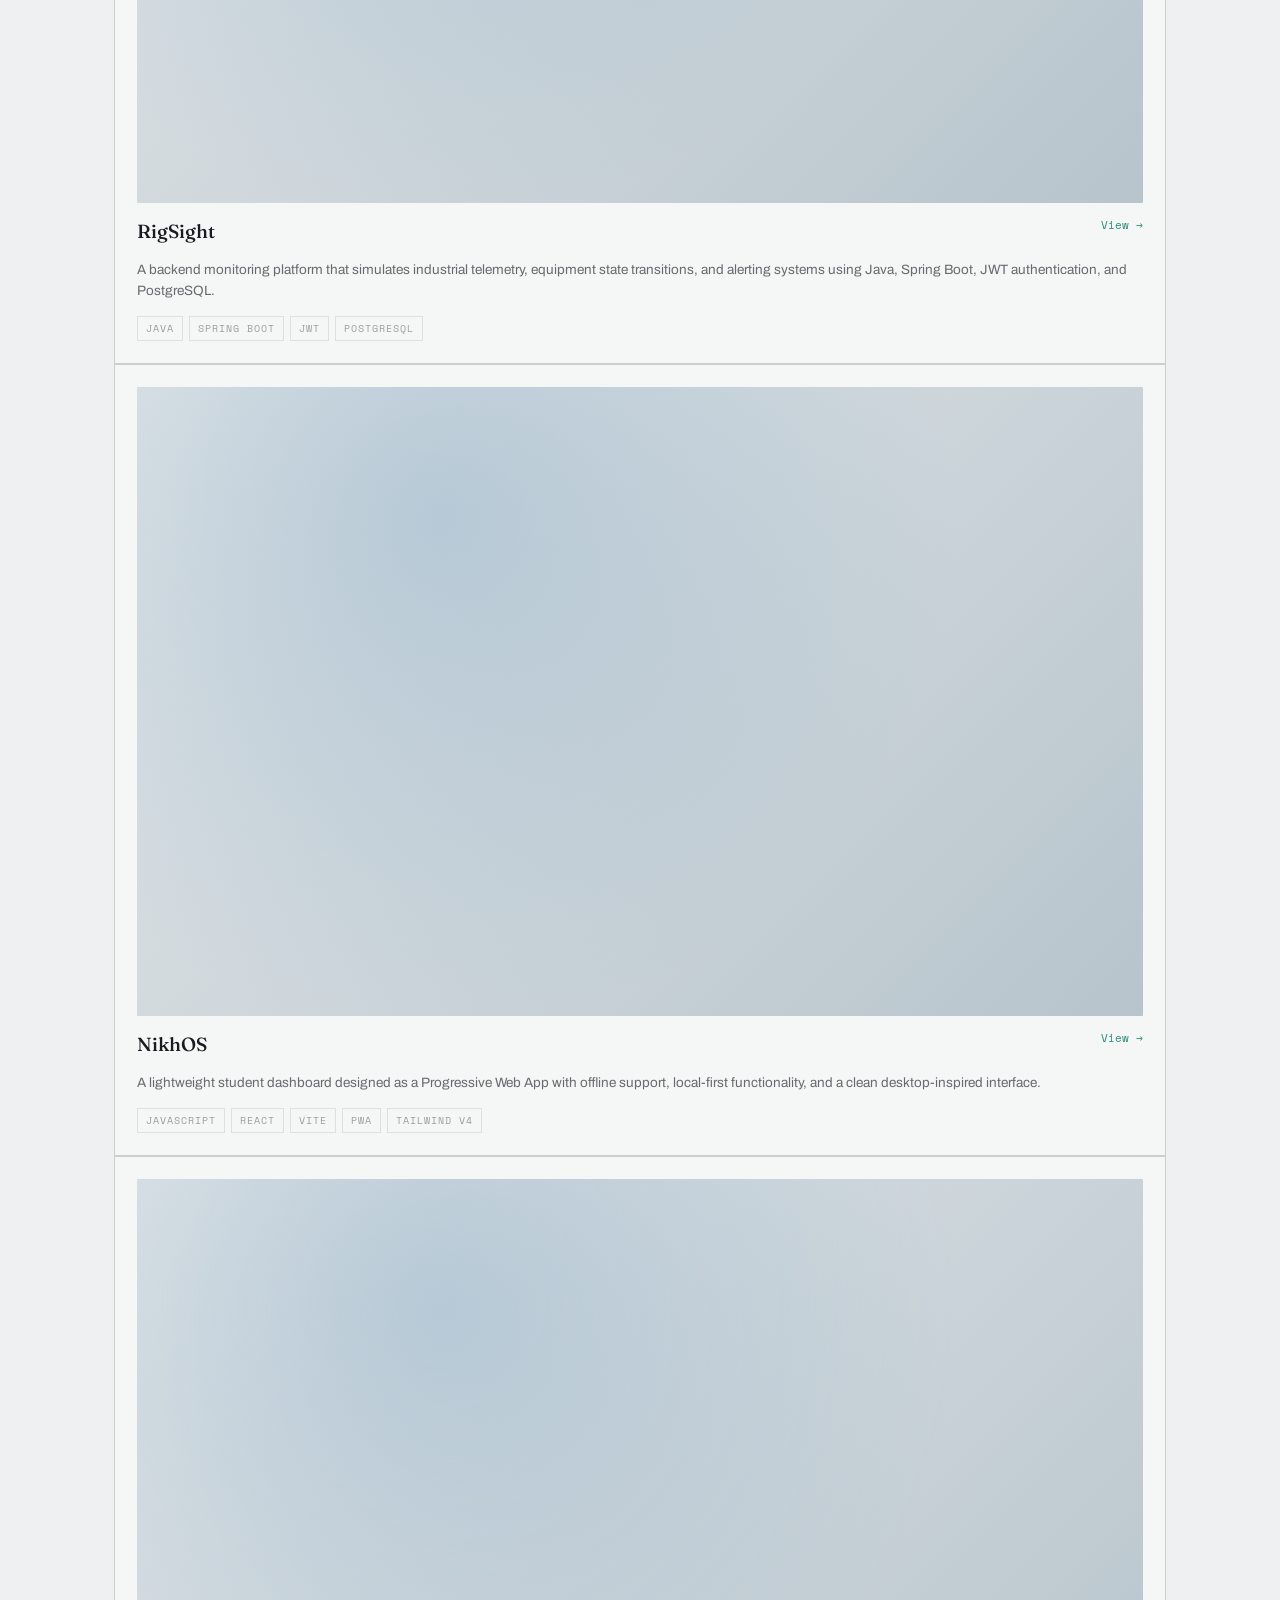
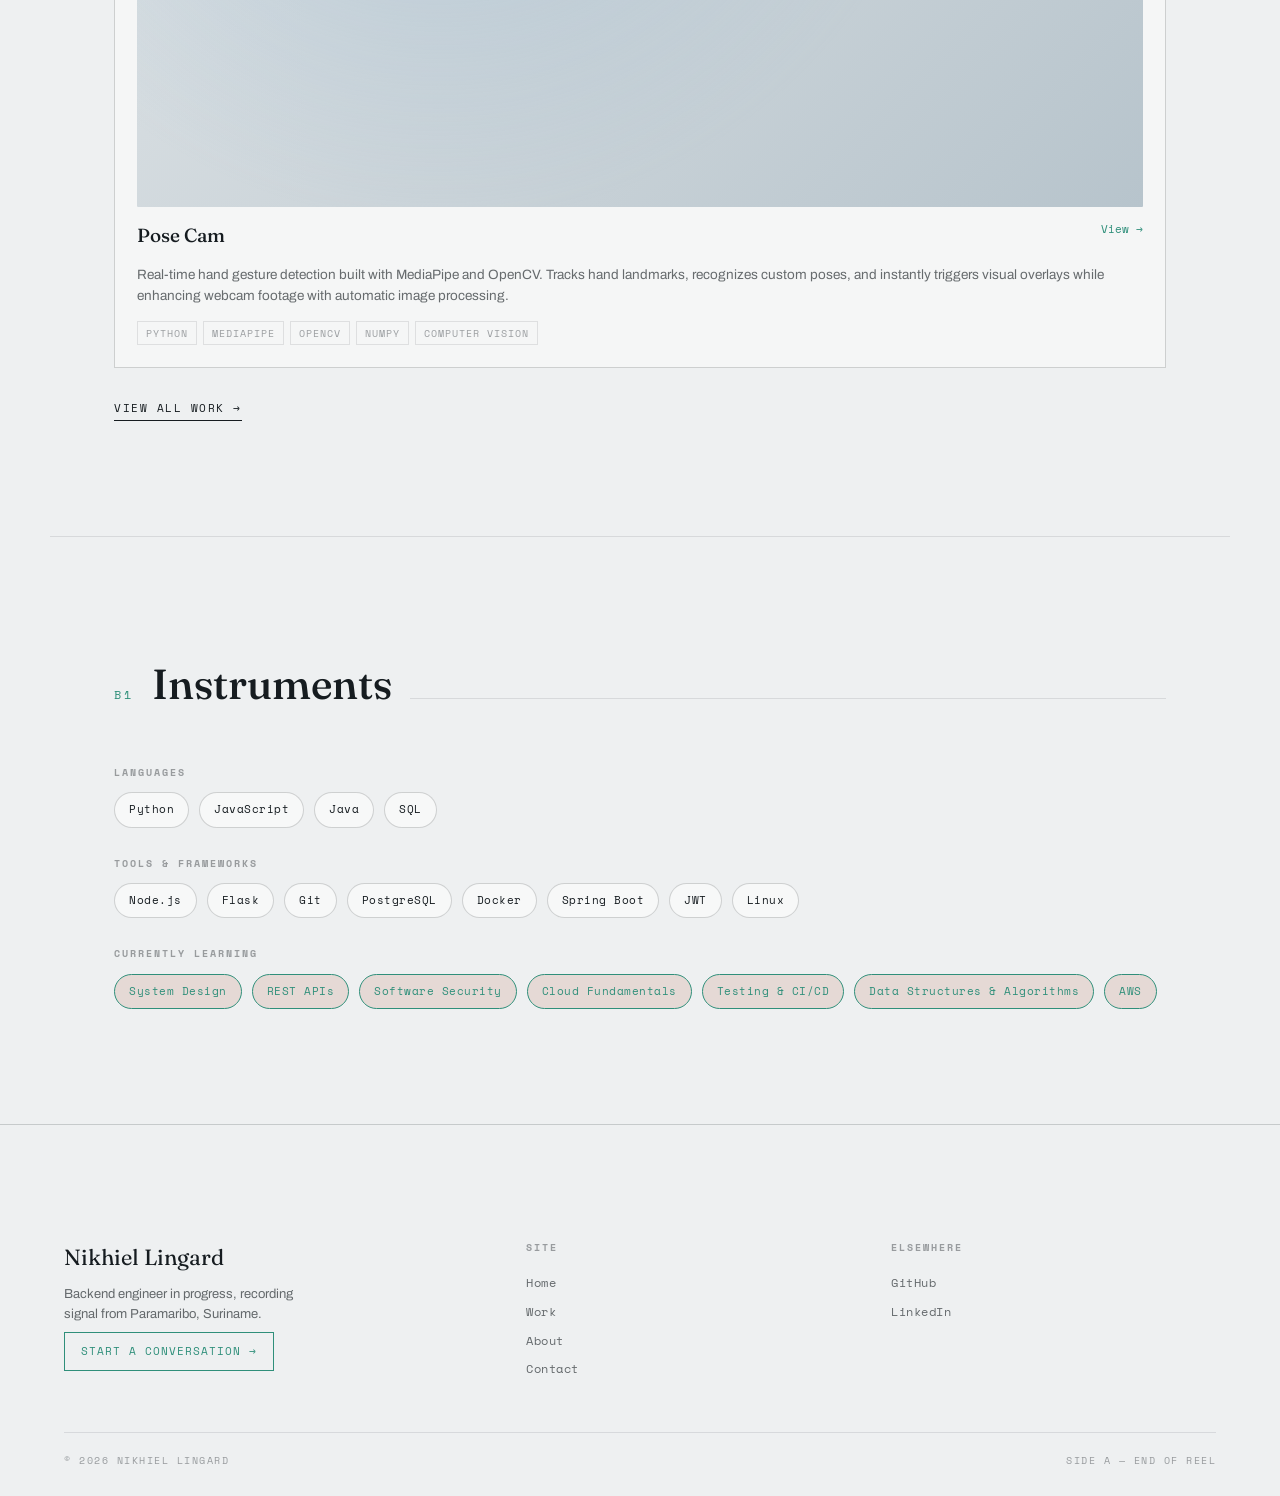
==== commit 32fcb6a1: "updated info" ====
--- a/index.html
+++ b/index.html
@@ -86,26 +86,32 @@
 
       <div class="intro-grid">
         <div>
-          <!-- EDIT: swap in your real bio -->
-          <p>I'm Nikhiel Lingard, a developer based in Paramaribo, Suriname, currently building toward the backend
-            and systems side of software — APIs, data, the infrastructure nobody notices when it's working
-            correctly. I like problems with a clear right answer hiding inside a messy one.</p>
-          <p>Outside of code I'm into music and tape culture, which is probably why this entire site is dressed
-            like a cassette sleeve.</p>
+          <p>
+          I'm Nikhiel Lingard, a Software Engineering student pursuing a BSc in Information Technology at UNASAT and currently working as an IT Operator in the banking sector.
+          </p>
+
+          <p>
+          My interest in technology began with software development, but over time I became increasingly interested in the systems behind applications—the architecture, security, infrastructure, and reliability that keep software running. Today my primary focus is backend engineering with Java and Spring Boot.
+          </p>
+
+          <p>
+          I enjoy understanding how systems work beyond the surface level, whether that's designing APIs, implementing authentication and authorization, working with databases, or studying software security principles.
+          </p>
         </div>
 
         <div>
           <p class="role-label">Currently</p>
           <div class="chip-row">
-            <span class="chip is-tape">Student</span>
-            <span class="chip">Backend Engineer — In Progress</span>
-            <span class="chip">Open to Internships</span>
-          </div>
-        </div>
-      </div>
-    </section>
-
-    <!-- A2 — SESSIONS (recent work experience) -->
+          <span class="chip is-tape">BSc IT @ UNASAT</span>
+          <span class="chip">IT Operator</span>
+          <span class="chip">Backend Engineering</span>
+          <span class="chip">Open to Internships</span>
+        </div>
+        </div>
+      </div>
+    </section>
+
+    <!-- Work experience --> -->
     <section class="reel-section reveal" id="sessions">
       <div class="reel-head">
         <span class="reel-num">A2</span>
@@ -114,28 +120,56 @@
       </div>
       <p class="reel-lede">Recent work experience</p>
 
-      <!-- EDIT: replace with your real roles. Duplicate a .session-row for more entries. -->
+      <!-- Recent work experience -->
       <div class="session-row">
-        <span class="session-code">01</span>
-        <div>
-          <h3 class="session-role">Junior Developer</h3>
-          <p class="session-org">Company / Organization</p>
-          <p class="session-desc">Short line on what you actually did — the systems, features, or fixes you
-            shipped, not just the job title.</p>
-        </div>
-        <span class="session-meta">2025 — Present</span>
-      </div>
-
-      <div class="session-row">
-        <span class="session-code">02</span>
-        <div>
-          <h3 class="session-role">IT Support / Intern</h3>
-          <p class="session-org">Company / Organization</p>
-          <p class="session-desc">Short line on responsibilities and what you learned that's relevant to where
-            you're headed now.</p>
-        </div>
-        <span class="session-meta">2024</span>
-      </div>
+  <span class="session-code">01</span>
+
+  <div>
+    <h3 class="session-role">IT Operator</h3>
+    <p class="session-org">Banking Sector</p>
+
+    <p class="session-desc">
+      Supporting daily IT operations, monitoring systems,
+      assisting with operational continuity, and working
+      within enterprise technology environments.
+    </p>
+  </div>
+
+  <span class="session-meta">2026 — Present</span>
+</div>
+
+<div class="session-row">
+  <span class="session-code">02</span>
+
+  <div>
+    <h3 class="session-role">Data Entry Operator</h3>
+    <p class="session-org">Professional Experience</p>
+
+    <p class="session-desc">
+      Managed operational data with a strong focus on
+      accuracy, consistency, and structured business processes.
+    </p>
+  </div>
+
+  <span class="session-meta">2025 — 2026</span>
+</div>
+
+<div class="session-row">
+  <span class="session-code">03</span>
+
+  <div>
+    <h3 class="session-role">Junior Network Technician</h3>
+    <p class="session-org">Technical Support</p>
+
+    <p class="session-desc">
+      Assisted with network infrastructure maintenance,
+      troubleshooting, and technical support while building
+      practical networking fundamentals.
+    </p>
+  </div>
+
+  <span class="session-meta">2024 — 2025</span>
+</div>
     </section>
 
     <!-- A3 — RECORDINGS (recent projects / achievements) -->
@@ -148,43 +182,58 @@
       <p class="reel-lede">Recent projects &amp; achievements</p>
 
       <!-- EDIT: replace with your real projects. Full list lives on work.html -->
-      <div class="project-grid">
+        <article class="project-card">
+        <div class="project-thumb"></div>
+        <div class="project-top">
+          <h3 class="project-title">RigSight</h3>
+          <a href="work.html" class="project-link">View →</a>
+        </div>
+        <p class="project-desc">
+          A backend monitoring platform that simulates industrial telemetry,
+          equipment state transitions, and alerting systems using Java,
+          Spring Boot, JWT authentication, and PostgreSQL.
+        </p>
+        <div class="project-stack">
+          <span>Java</span><span>Spring Boot</span><span>JWT</span><span>PostgreSQL</span>
+        </div>
+        </article>
+
         <article class="project-card">
           <div class="project-thumb"></div>
           <div class="project-top">
-            <h3 class="project-title">Project One</h3>
+            <h3 class="project-title">NikhOS</h3>
             <a href="work.html" class="project-link">View →</a>
           </div>
-          <p class="project-desc">One or two sentences on what the project does and the problem it solves.</p>
+          <p class="project-desc">A lightweight student dashboard designed as a Progressive Web App
+          with offline support, local-first functionality, and a clean
+          desktop-inspired interface.</p>
           <div class="project-stack">
-            <span>Python</span><span>Flask</span><span>PostgreSQL</span>
+          <span>JavaScript</span><span>React</span><span>Vite</span><span>PWA</span><span>Tailwind v4</span>
           </div>
         </article>
 
         <article class="project-card">
-          <div class="project-thumb"></div>
-          <div class="project-top">
-            <h3 class="project-title">Project Two</h3>
-            <a href="work.html" class="project-link">View →</a>
-          </div>
-          <p class="project-desc">One or two sentences on what the project does and the problem it solves.</p>
-          <div class="project-stack">
-            <span>JavaScript</span><span>Node.js</span><span>MongoDB</span>
-          </div>
-        </article>
-
-        <article class="project-card">
-          <div class="project-thumb"></div>
-          <div class="project-top">
-            <h3 class="project-title">Project Three</h3>
-            <a href="work.html" class="project-link">View →</a>
-          </div>
-          <p class="project-desc">One or two sentences on what the project does and the problem it solves.</p>
-          <div class="project-stack">
-            <span>Java</span><span>MySQL</span>
-          </div>
-        </article>
-      </div>
+            <div class="project-thumb"></div>
+
+            <div class="project-top">
+              <h3 class="project-title">Pose Cam</h3>
+              <a href="work.html" class="project-link">View →</a>
+            </div>
+
+            <p class="project-desc">
+              Real-time hand gesture detection built with MediaPipe and OpenCV. Tracks
+              hand landmarks, recognizes custom poses, and instantly triggers visual
+              overlays while enhancing webcam footage with automatic image processing.
+            </p>
+
+            <div class="project-stack">
+              <span>Python</span>
+              <span>MediaPipe</span>
+              <span>OpenCV</span>
+              <span>NumPy</span>
+              <span>Computer Vision</span>
+            </div>
+          </article>
 
       <a href="work.html" class="view-all">View all work →</a>
     </section>
@@ -216,6 +265,9 @@
           <span class="chip">Git</span>
           <span class="chip">PostgreSQL</span>
           <span class="chip">Docker</span>
+          <span class="chip">Spring Boot</span>
+          <span class="chip">JWT</span>
+          <span class="chip">Linux</span>
         </div>
       </div>
 
@@ -224,6 +276,11 @@
         <div class="chip-row">
           <span class="chip is-tape">System Design</span>
           <span class="chip is-tape">REST APIs</span>
+          <span class="chip is-tape">Software Security</span>
+          <span class="chip is-tape">Cloud Fundamentals</span>
+          <span class="chip is-tape">Testing & CI/CD</span>
+          <span class="chip is-tape">Data Structures & Algorithms</span>
+          <span class="chip is-tape">AWS</span>
         </div>
       </div>
     </section>
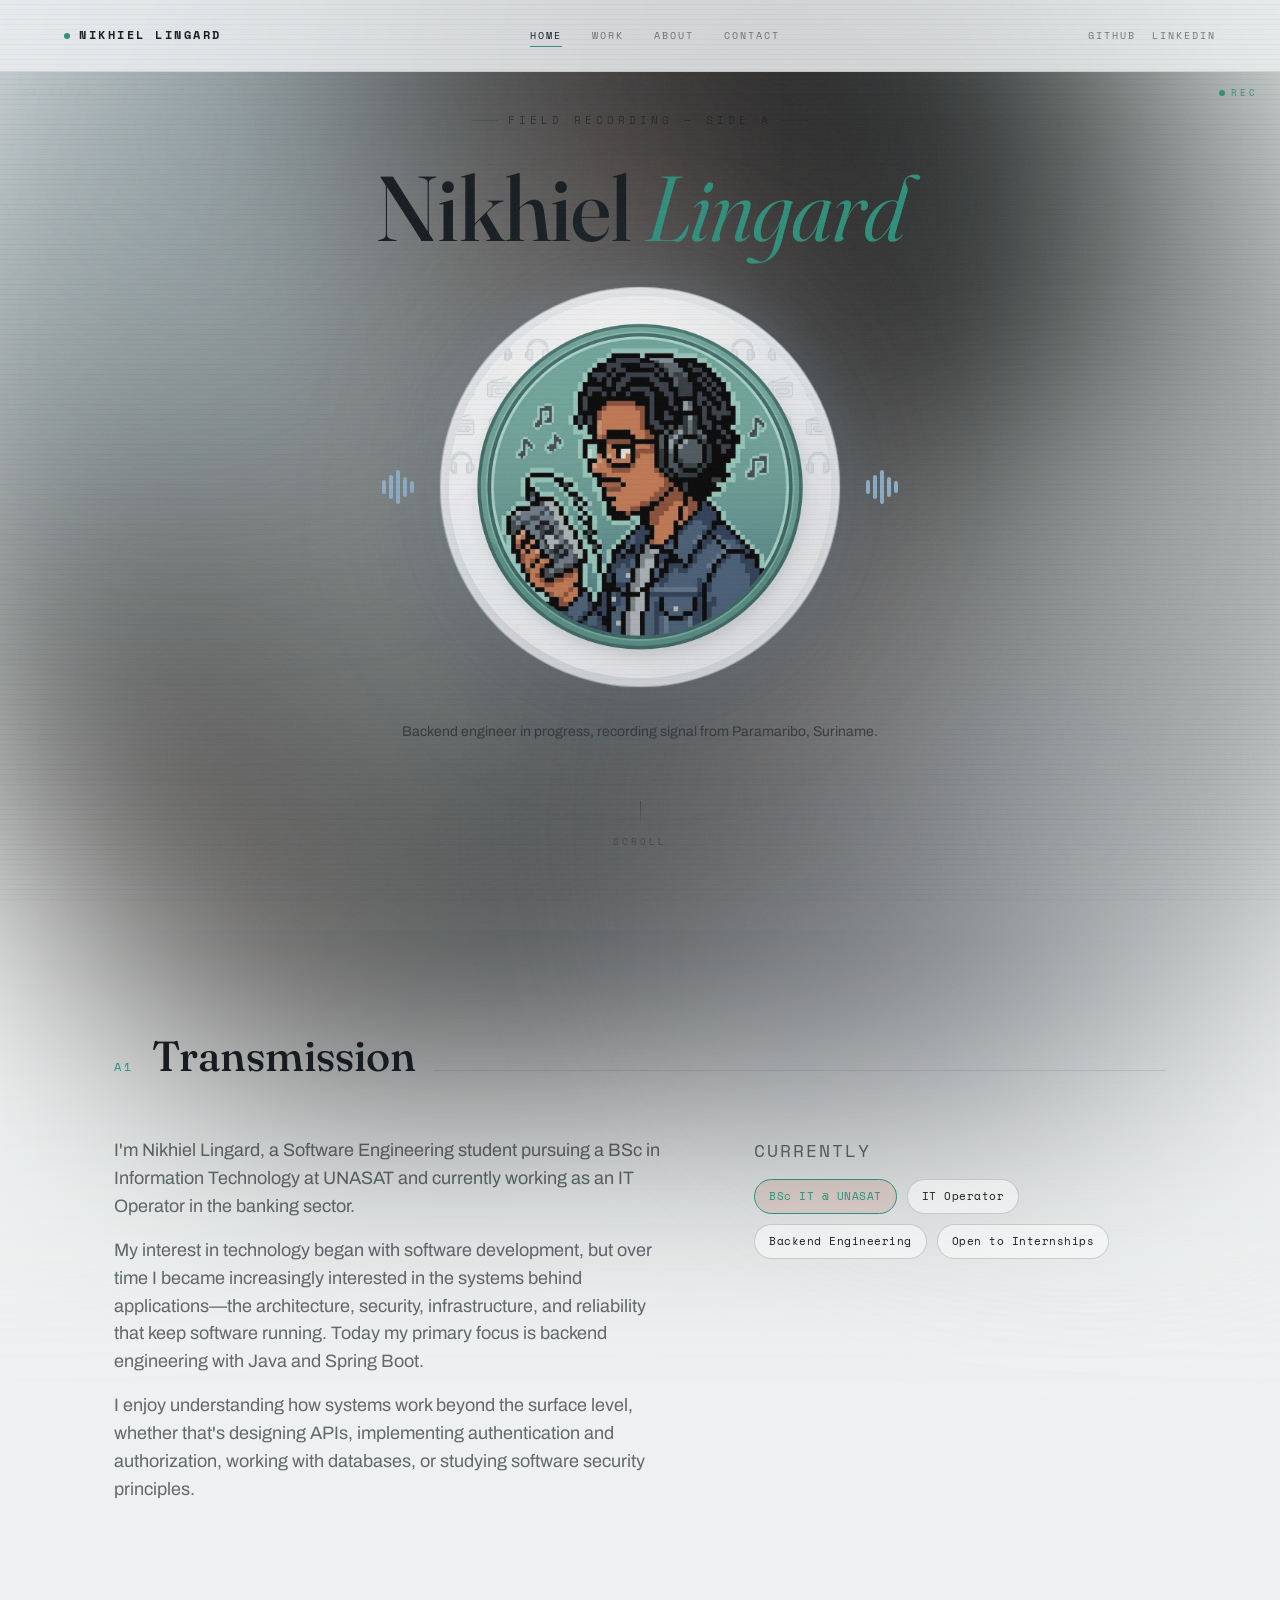
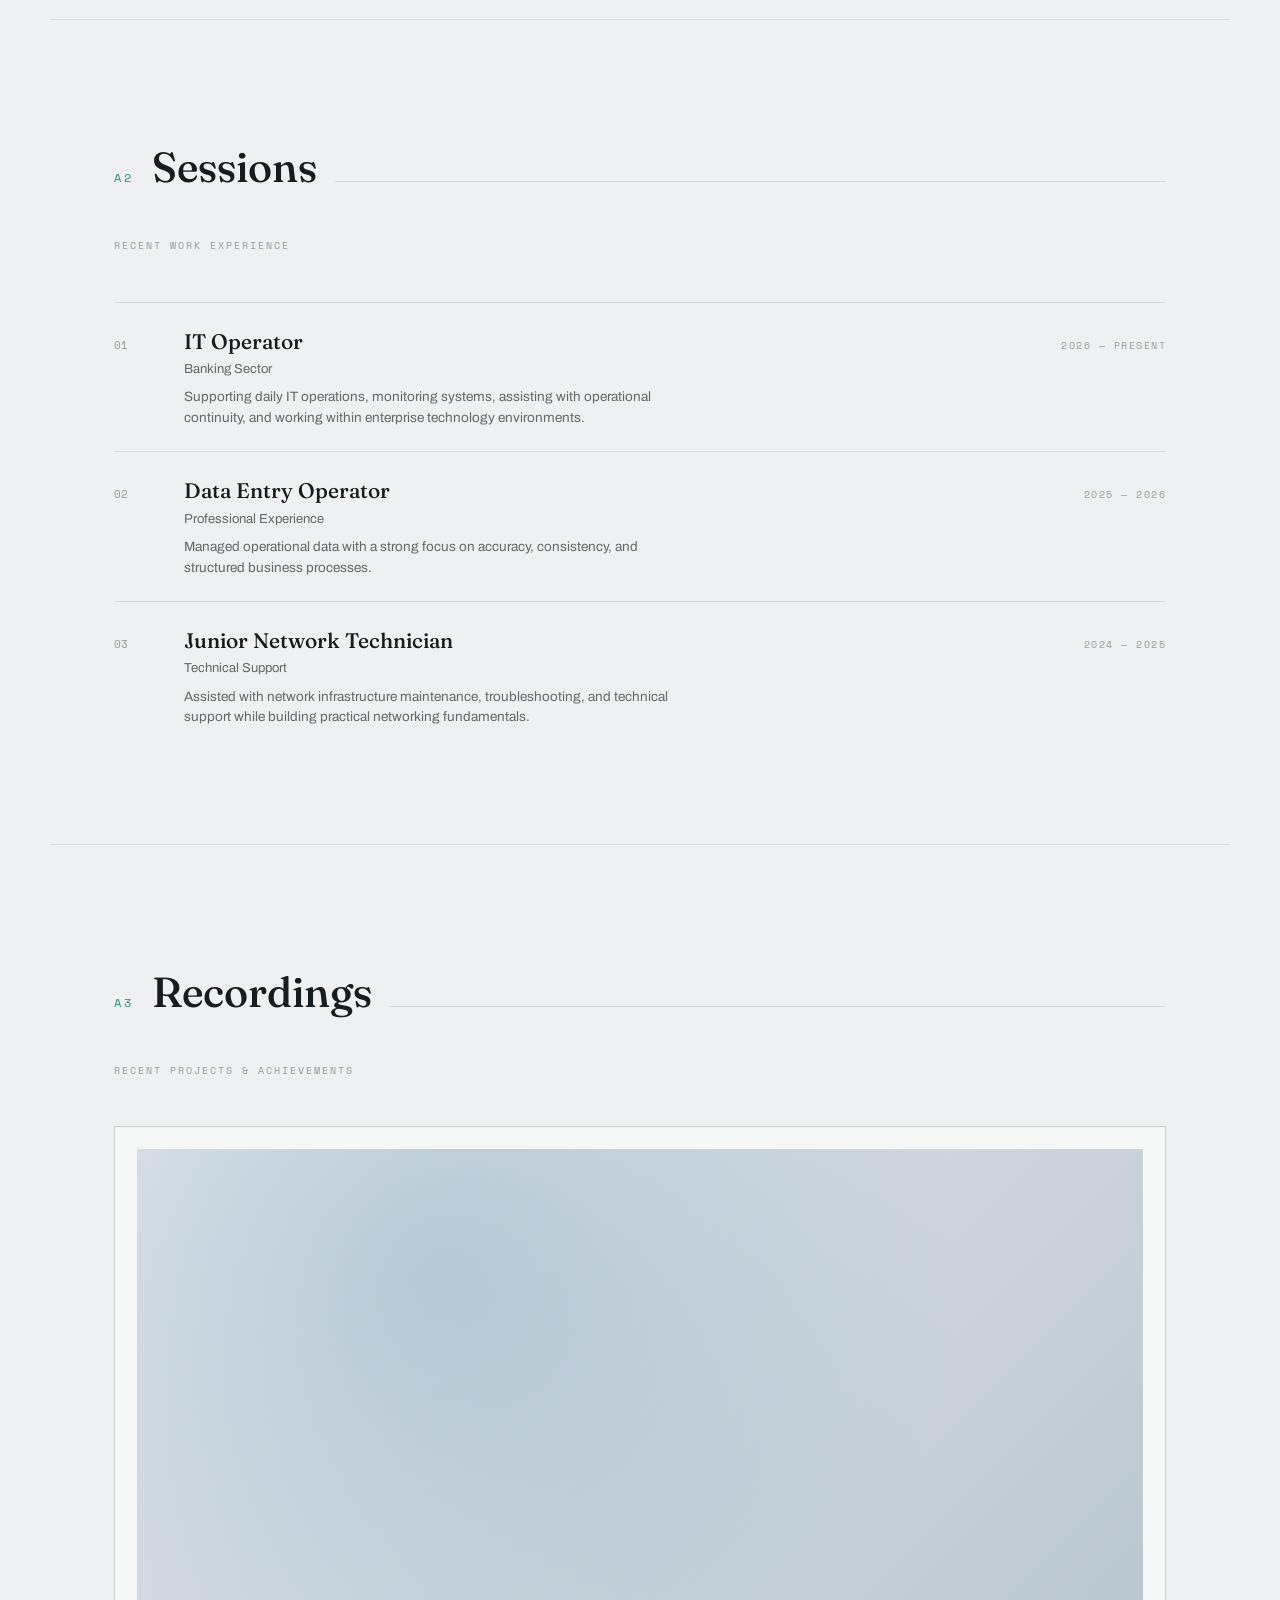
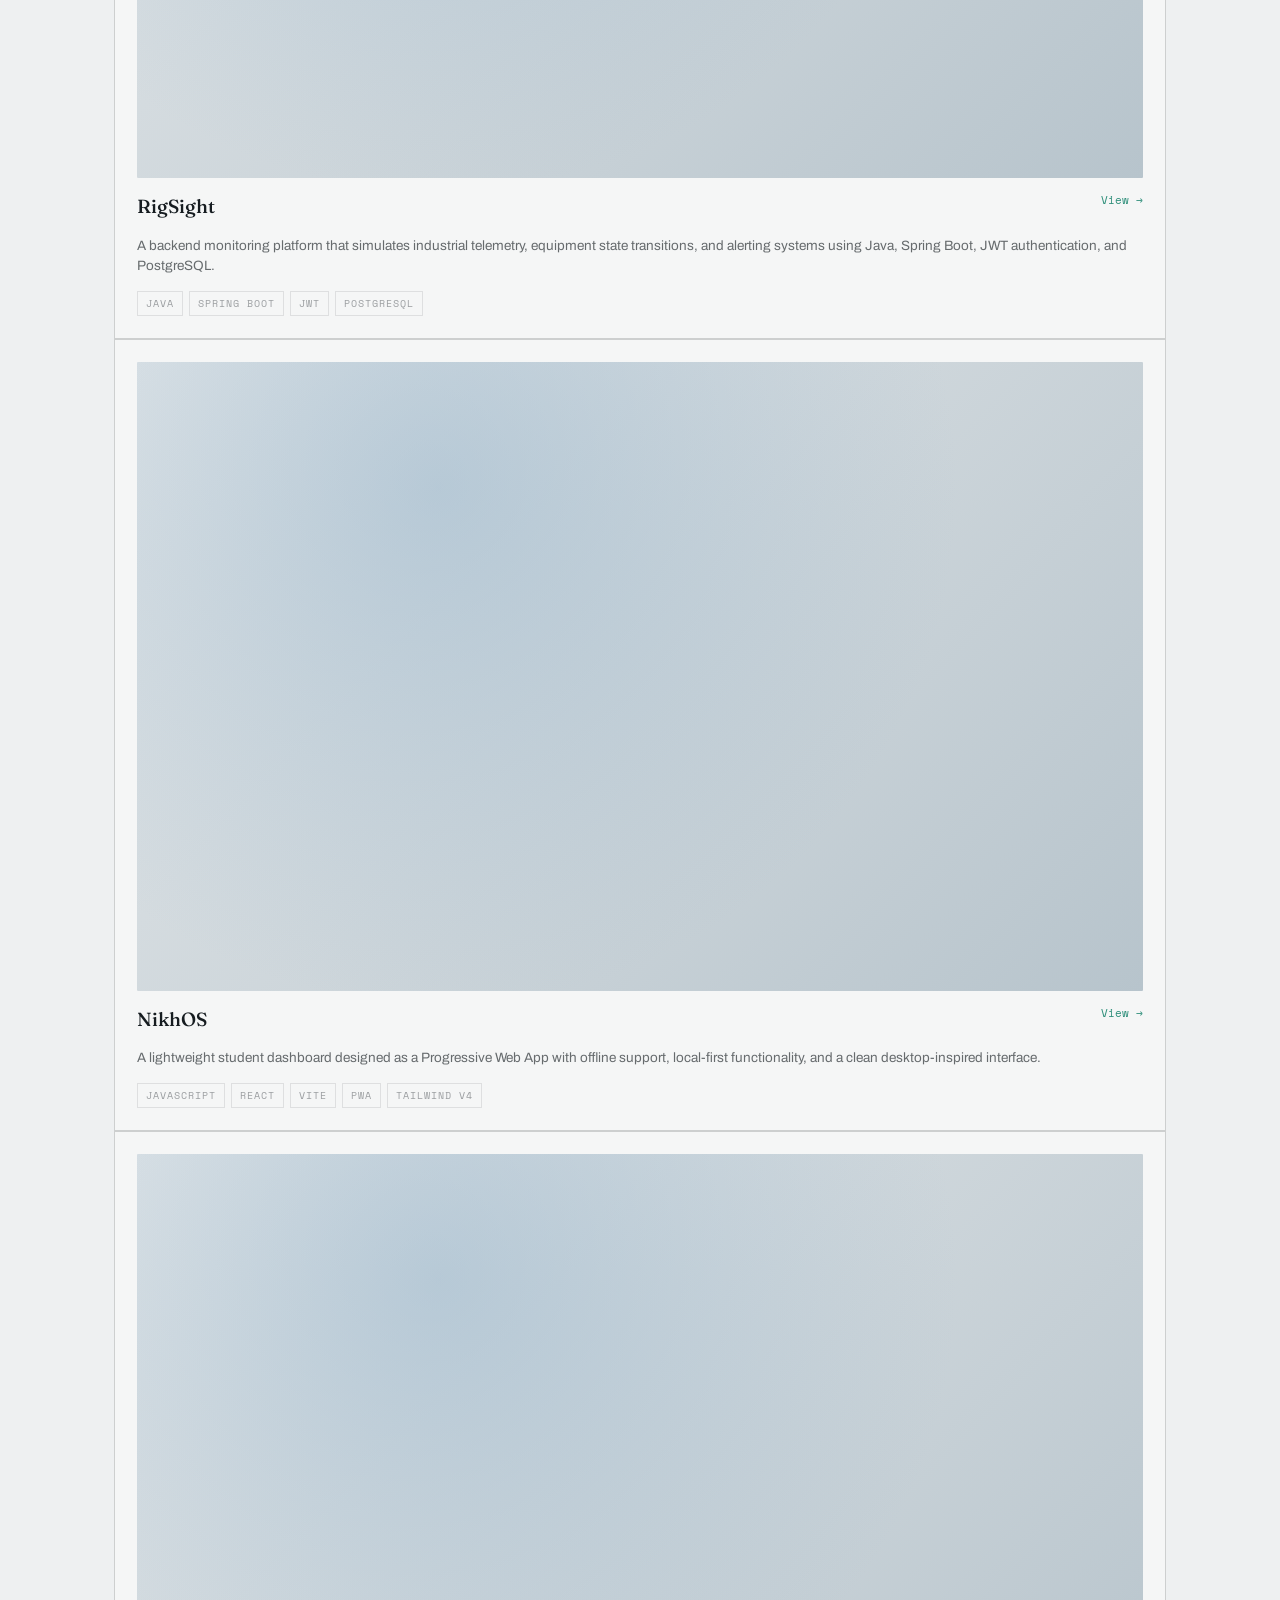
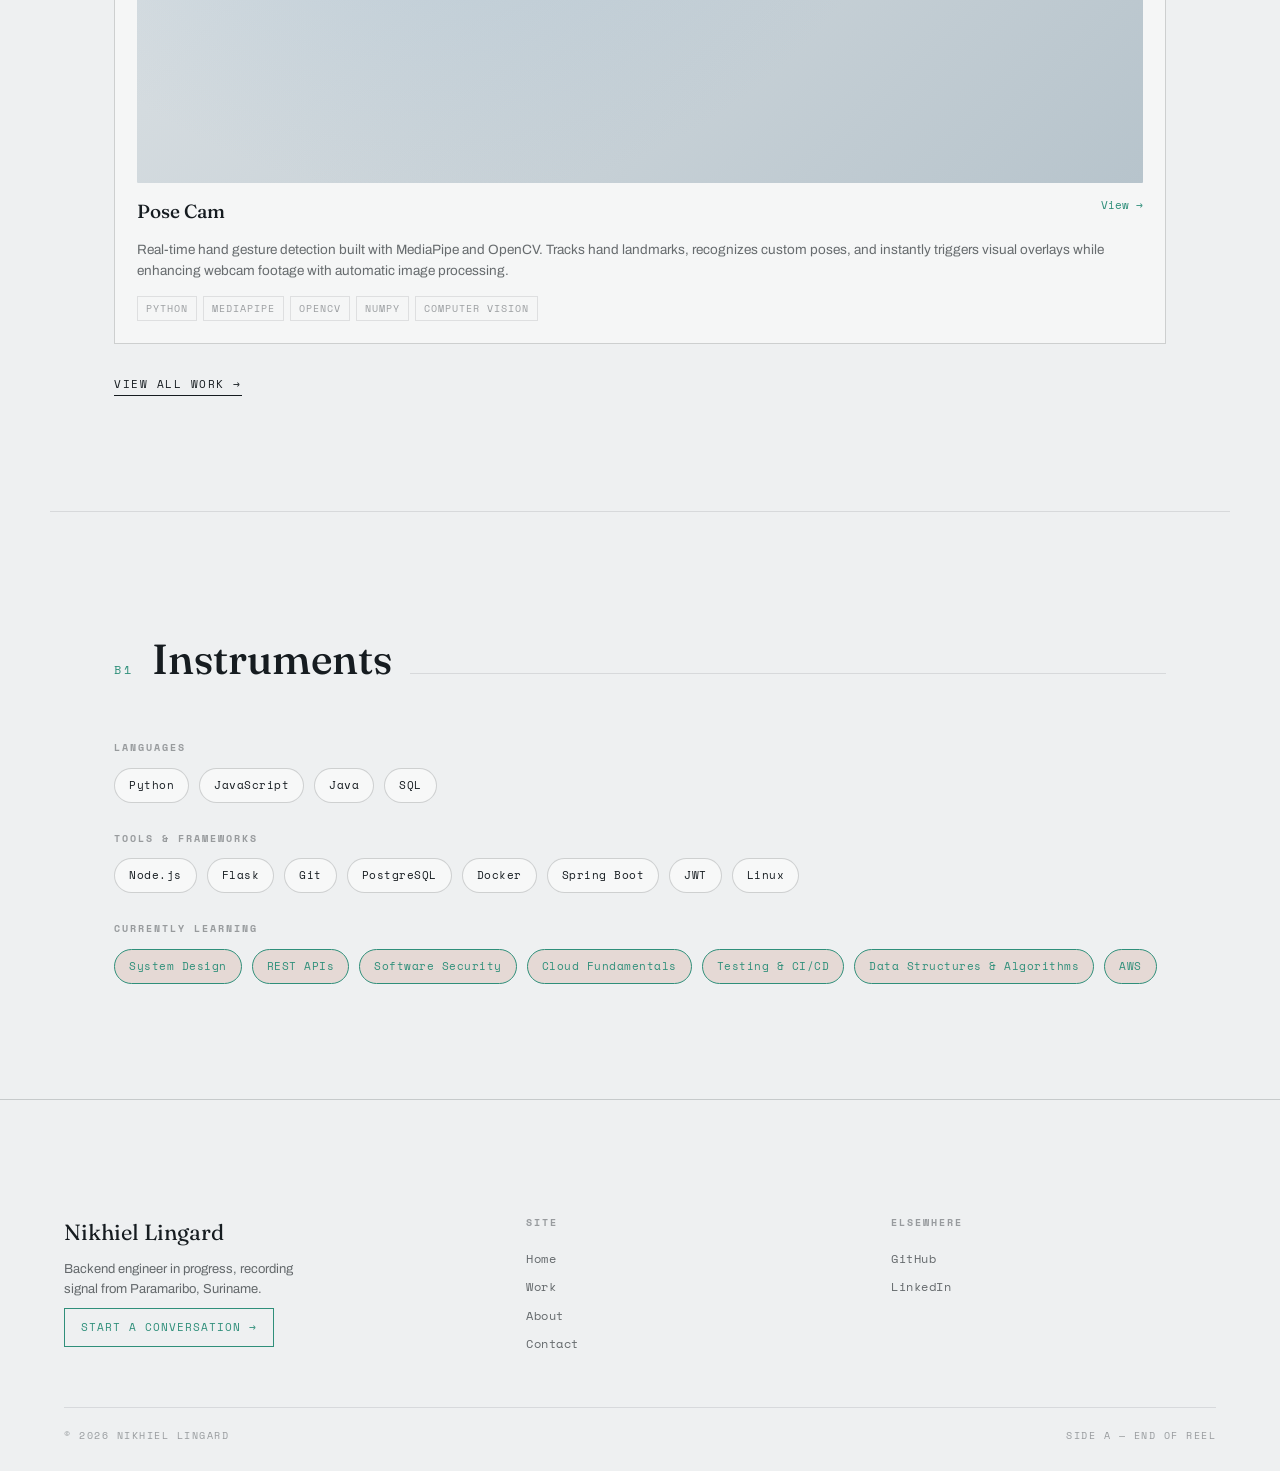
==== commit 6b75833f: "changed slight syntax issue" ====
--- a/index.html
+++ b/index.html
@@ -111,7 +111,7 @@
       </div>
     </section>
 
-    <!-- Work experience --> -->
+    <!-- Work experience -->
     <section class="reel-section reveal" id="sessions">
       <div class="reel-head">
         <span class="reel-num">A2</span>
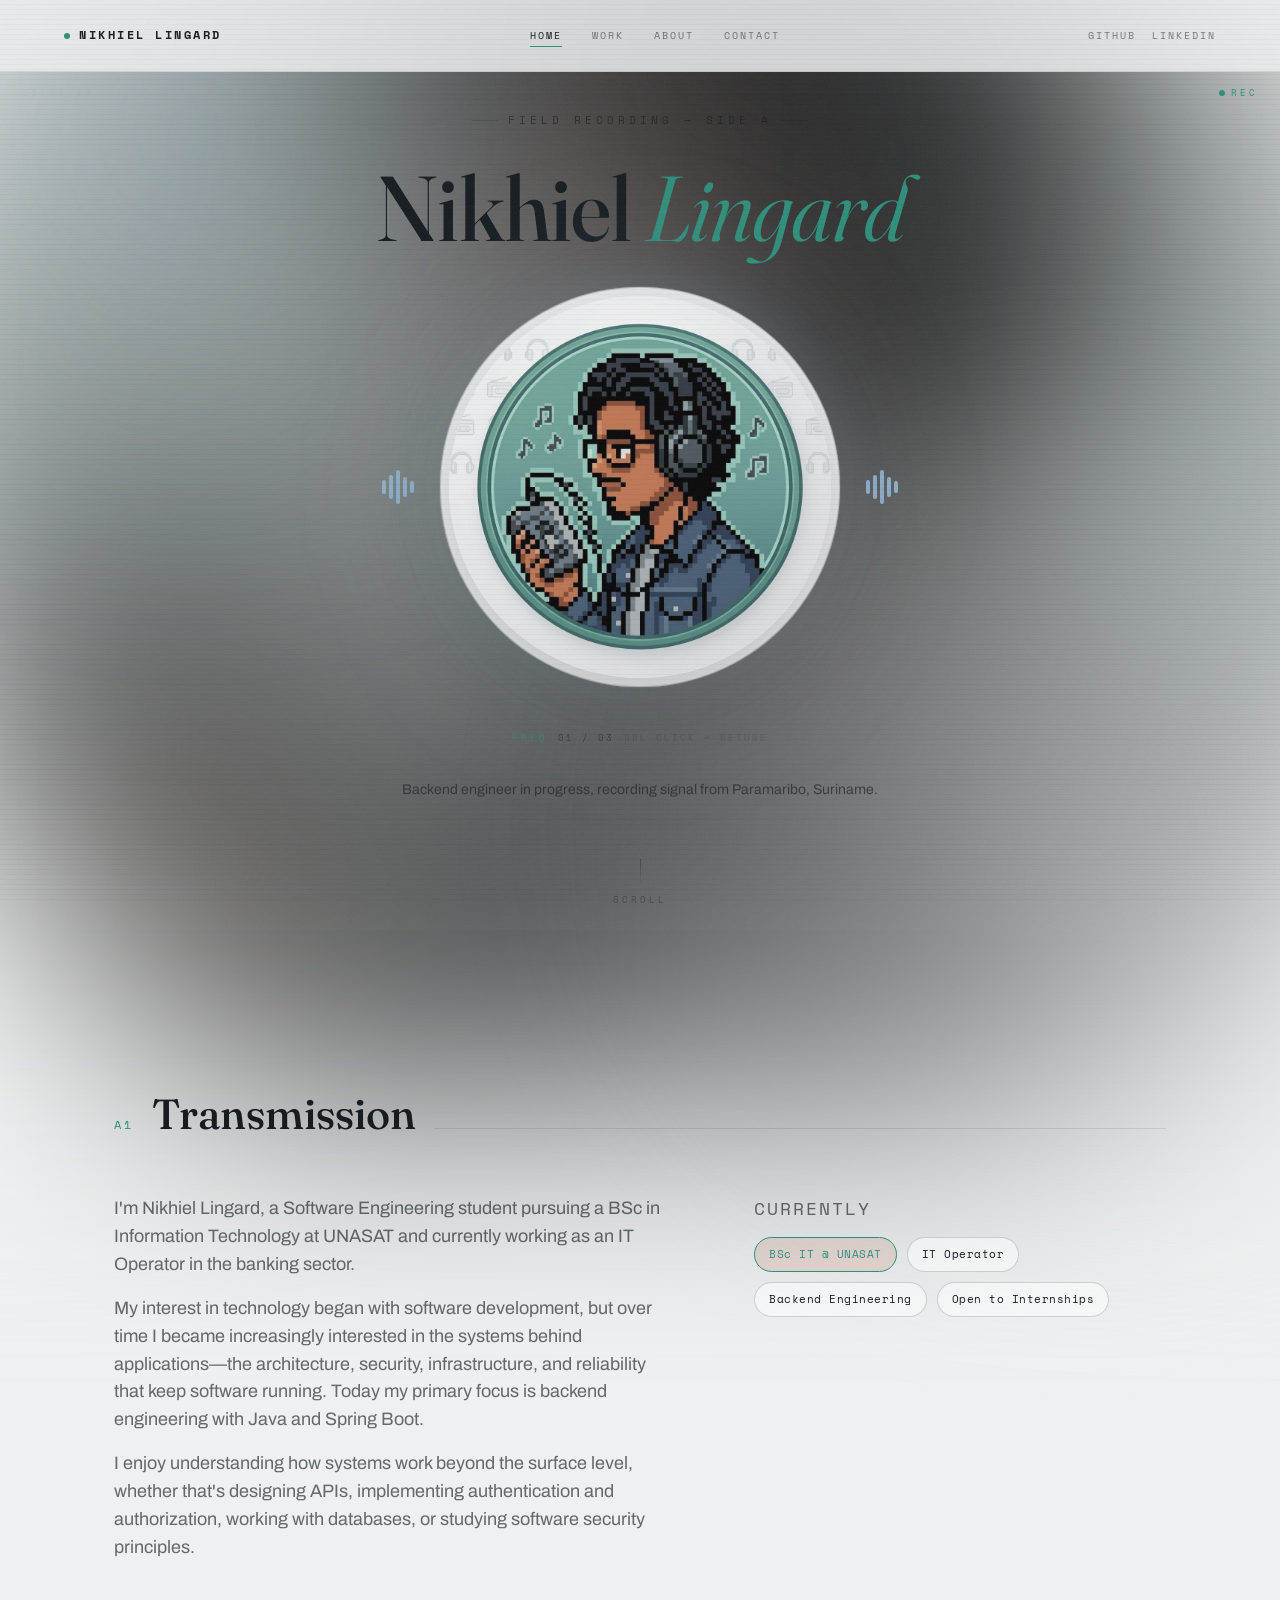
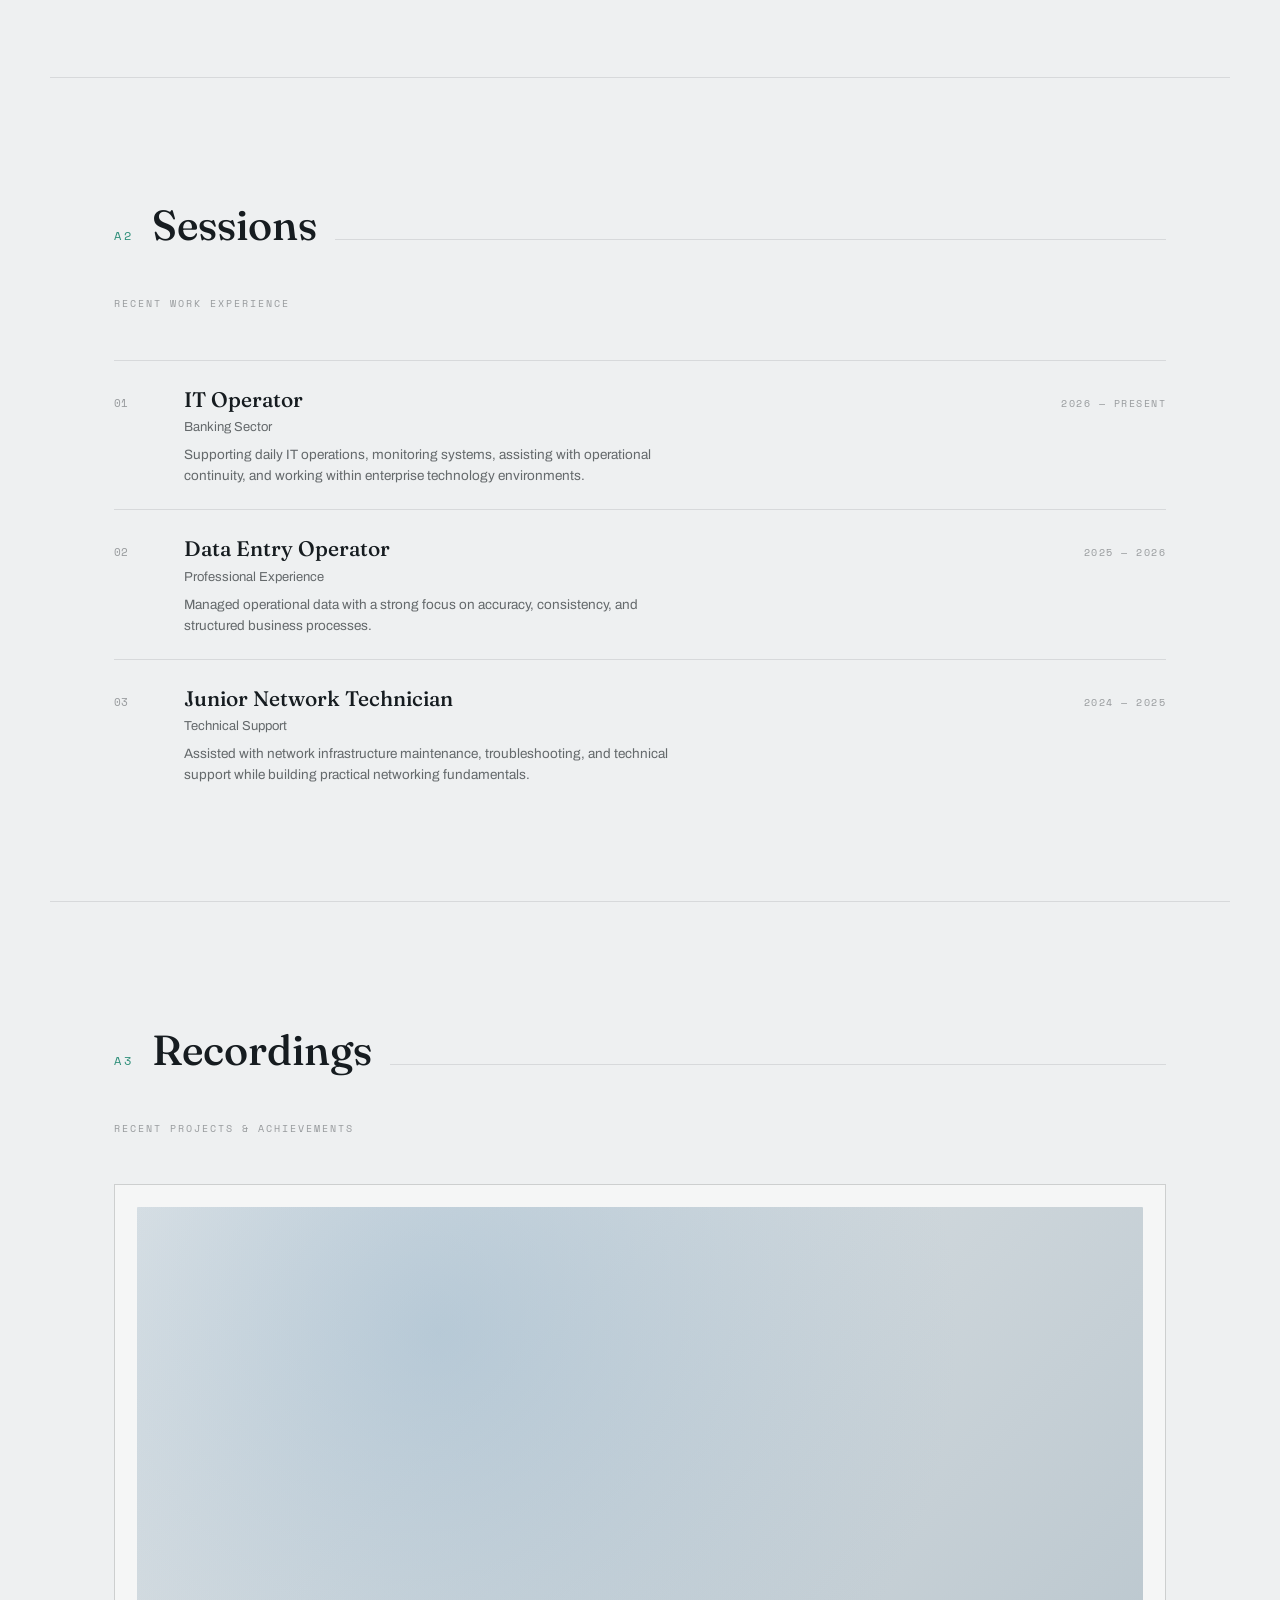
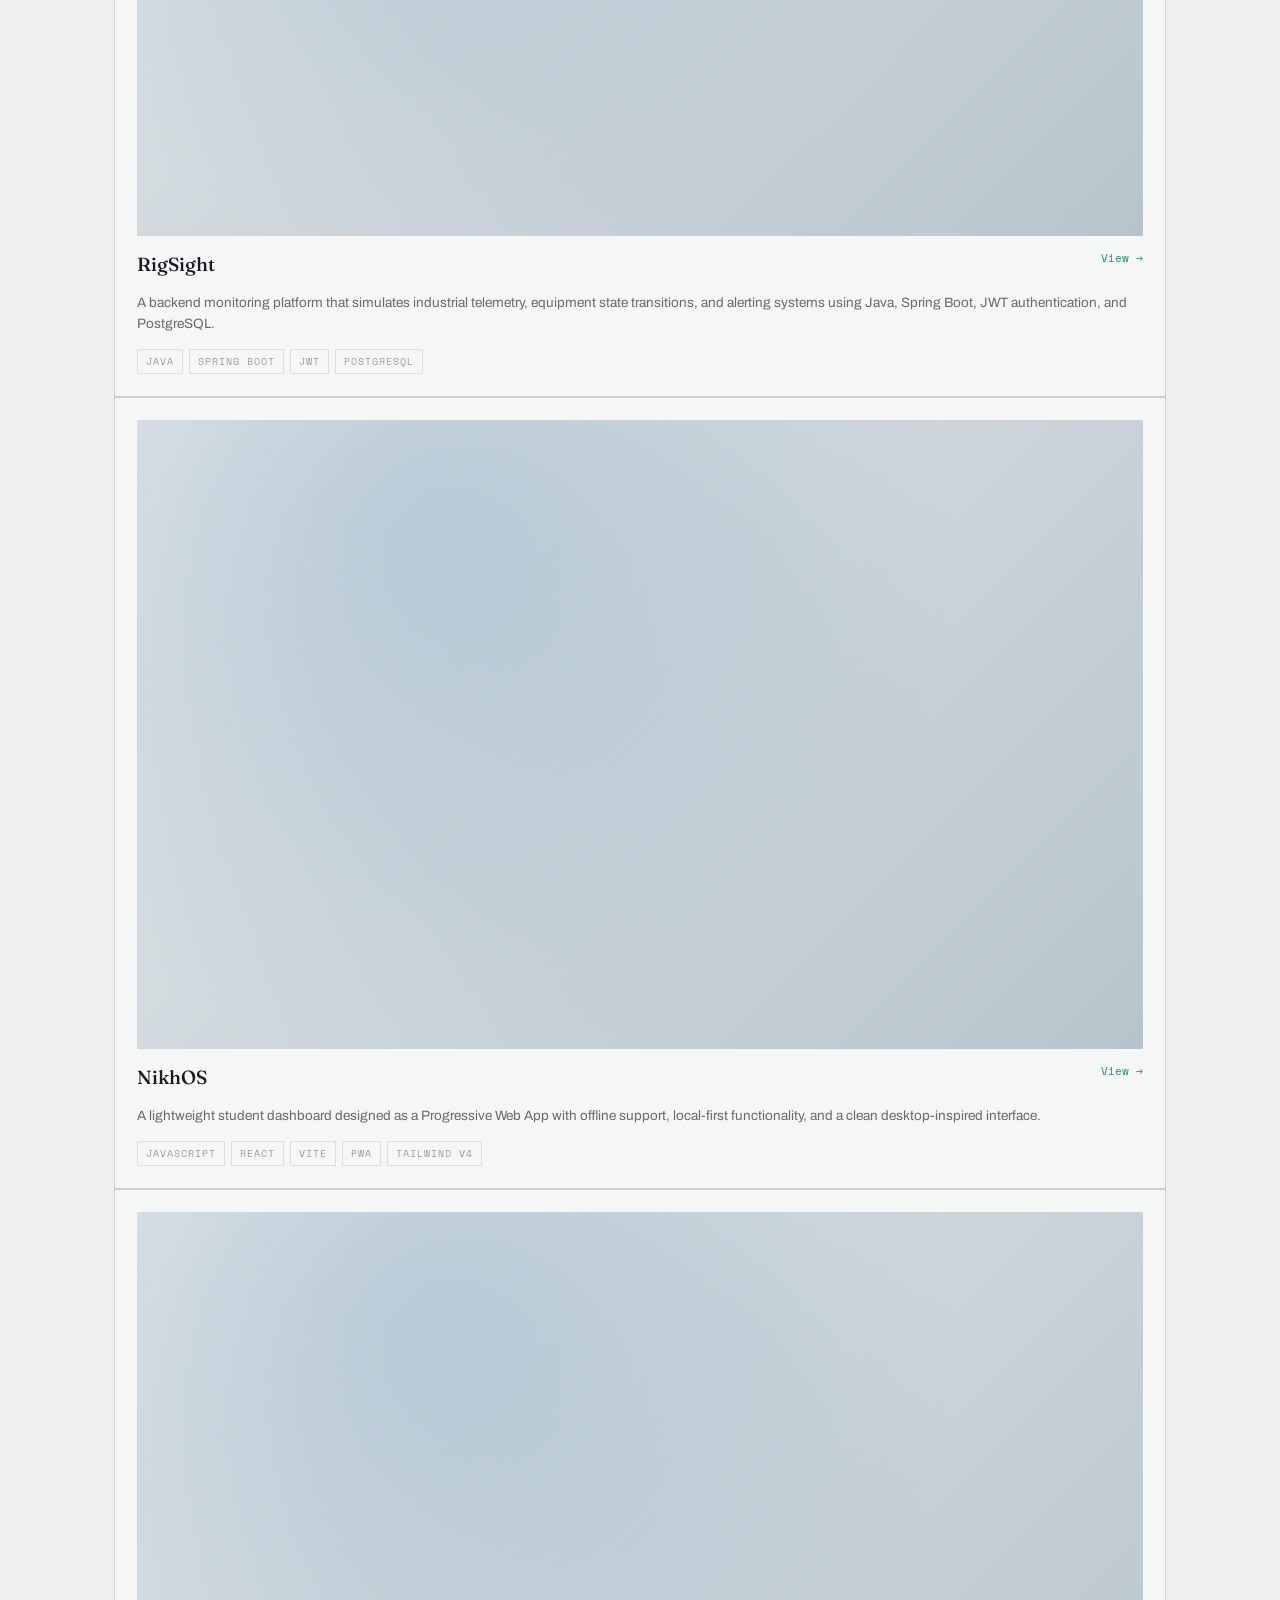
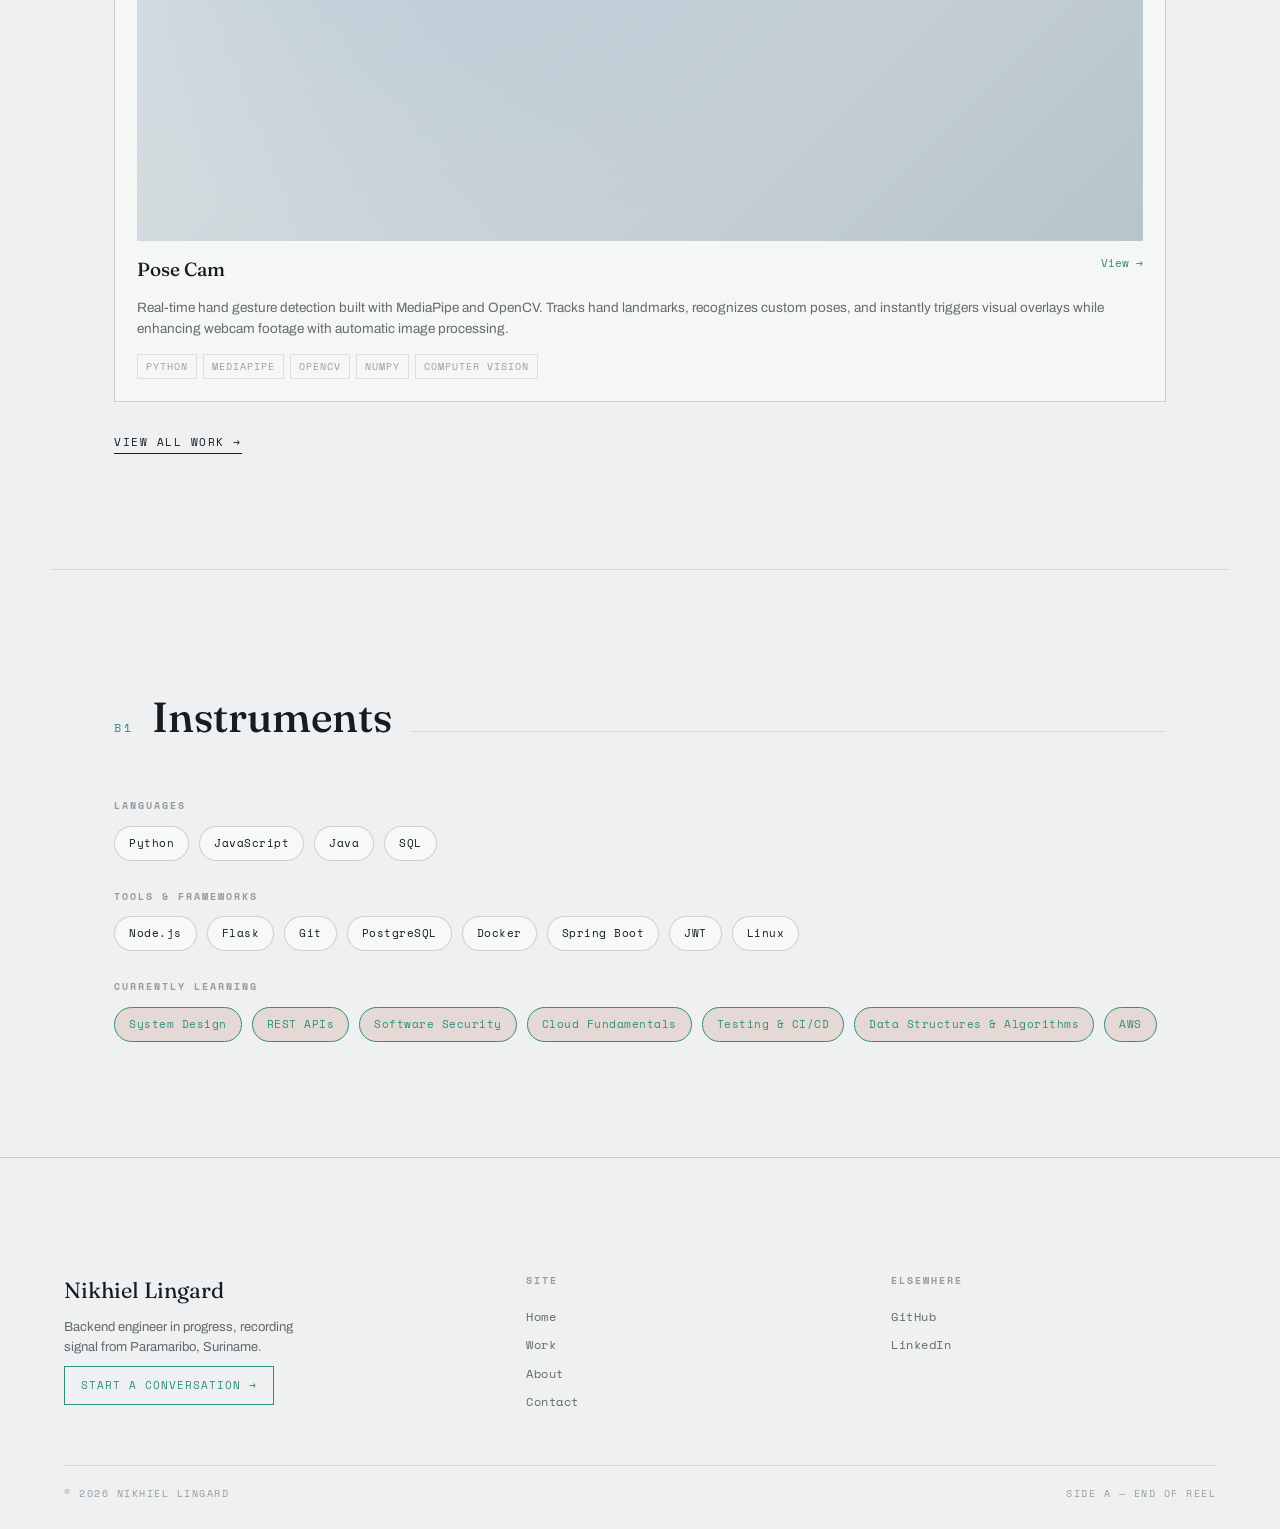
==== commit 17f59c03: "Added Hero easter egg" ====
--- a/index.html
+++ b/index.html
@@ -17,7 +17,7 @@
   <link rel="stylesheet" href="css/main.css">
 </head>
 <body>
-
+ 
   <div class="bg"></div>
   <div class="mist"></div>
   <div class="grain"></div>
@@ -49,32 +49,53 @@
 
   <!-- HERO -->
   <main>
-    <section class="hero">
-      <p class="hero-eyebrow">Field Recording — Side A</p>
-
-      <h1 class="hero-title">Nikhiel <em>Lingard</em></h1>
-
-      <div class="hero-stage">
-        <div class="wave left">
-          <span></span><span></span><span></span><span></span><span></span>
-        </div>
-
-        <div class="hero-frame">
-          <div class="hero-image"></div>
-        </div>
-
-        <div class="wave right">
-          <span></span><span></span><span></span><span></span><span></span>
-        </div>
-      </div>
-
-      <p class="hero-sub">Backend engineer in progress, recording signal from Paramaribo, Suriname.</p>
-
-      <a href="#transmission" class="scroll-cue">
-        <span class="line"></span>
-        Scroll
-      </a>
-    </section>
+  <section class="hero">
+    <p class="hero-eyebrow">Field Recording — Side A</p>
+
+    <h1 class="hero-title">Nikhiel <em>Lingard</em></h1>
+
+    <div class="hero-stage">
+      
+
+      <!-- NEW: floating music notes layer -->
+       <audio id="bg-music" loop>
+        <source src="music/music1.mp3" type="audio/mpeg">
+        </audio>
+      <div class="music-notes" aria-hidden="true">
+        <span class="note">♪</span>
+        <span class="note">♫</span>
+        <span class="note">♩</span>
+        <span class="note">♪</span>
+        <span class="note">♫</span>
+      </div>
+
+      <div class="wave left">
+        <span></span><span></span><span></span><span></span><span></span>
+      </div>
+
+      <div class="hero-frame">
+        <div class="hero-image"></div>
+      </div>
+      
+      <div class="wave right">
+        <span></span><span></span><span></span><span></span><span></span>
+      </div>
+
+    </div>
+      <div class="freq-indicator">
+          <span class="freq-label">FREQ</span>
+          <span class="freq-value" id="freq-value">01 / 03</span>
+          <span class="freq-hint">dbl click → retune</span>
+      </div>
+    <p class="hero-sub">
+      Backend engineer in progress, recording signal from Paramaribo, Suriname.
+    </p>
+
+    <a href="#transmission" class="scroll-cue">
+      <span class="line"></span>
+      Scroll
+    </a>
+  </section>
 
     <!-- A1 — TRANSMISSION (intro + current roles) -->
     <section class="reel-section reveal" id="transmission">
@@ -111,7 +132,7 @@
       </div>
     </section>
 
-    <!-- Work experience -->
+    <!-- Work experience --> 
     <section class="reel-section reveal" id="sessions">
       <div class="reel-head">
         <span class="reel-num">A2</span>
@@ -317,6 +338,7 @@
   </footer>
 
   <script src="js/main.js"></script>
+  
 </body>
 
 </html>
--- a/css/main.css
+++ b/css/main.css
@@ -347,6 +347,7 @@
 }
 
 .hero-image {
+  cursor: pointer;
   position: absolute;
   inset: 8px;
   background-image: url("../img/hero.jpg");
@@ -871,3 +872,80 @@
 
   .top-panel .links a { font-size: 16px; }
 }
+/* ── HERO MUSIC NOTES (EASTER EGG LAYER) ───────────────── */
+
+.music-notes {
+  position: absolute;
+  inset: -60px;
+  pointer-events: none;
+  z-index: 10;
+}
+
+.music-notes .note {
+  position: absolute;
+  font-size: 16px;
+  color: var(--tape);
+  opacity: 0;
+  animation: float-note 6s infinite ease-in-out;
+  filter: blur(0.2px);
+}
+
+/* individual placements */
+.music-notes .note:nth-child(1) { left: 10%; top: 70%; animation-delay: 0s; }
+.music-notes .note:nth-child(2) { left: 25%; top: 20%; animation-delay: 1s; }
+.music-notes .note:nth-child(3) { left: 50%; top: 80%; animation-delay: 2s; }
+.music-notes .note:nth-child(4) { left: 70%; top: 25%; animation-delay: 3s; }
+.music-notes .note:nth-child(5) { left: 85%; top: 60%; animation-delay: 4s; }
+
+@keyframes float-note {
+  0% {
+    transform: translateY(20px) scale(0.9);
+    opacity: 0;
+  }
+  25% {
+    opacity: 0.6;
+  }
+  50% {
+    transform: translateY(-20px) scale(1.05);
+    opacity: 0.9;
+  }
+  100% {
+    transform: translateY(-60px) scale(1.2);
+    opacity: 0;
+  }
+}
+/* ── FREQUENCY INDICATOR ───────────────────────────── */
+
+.freq-indicator {
+  margin-top: 10px;
+  font-family: var(--f-mono);
+  font-size: 9px;
+  letter-spacing: 2px;
+  text-transform: uppercase;
+  color: var(--ink-faint);
+  display: flex;
+  align-items: center;
+  gap: 10px;
+  justify-content: center;
+  opacity: 0.75;
+}
+
+.freq-label {
+  color: var(--tape);
+  letter-spacing: 3px;
+}
+
+.freq-value {
+  color: var(--ink-soft);
+}
+
+.freq-hint {
+  opacity: 0.55;
+}
+
+/* mobile: keep even lighter */
+@media (max-width: 640px) {
+  .freq-hint {
+    display: none;
+  }
+}
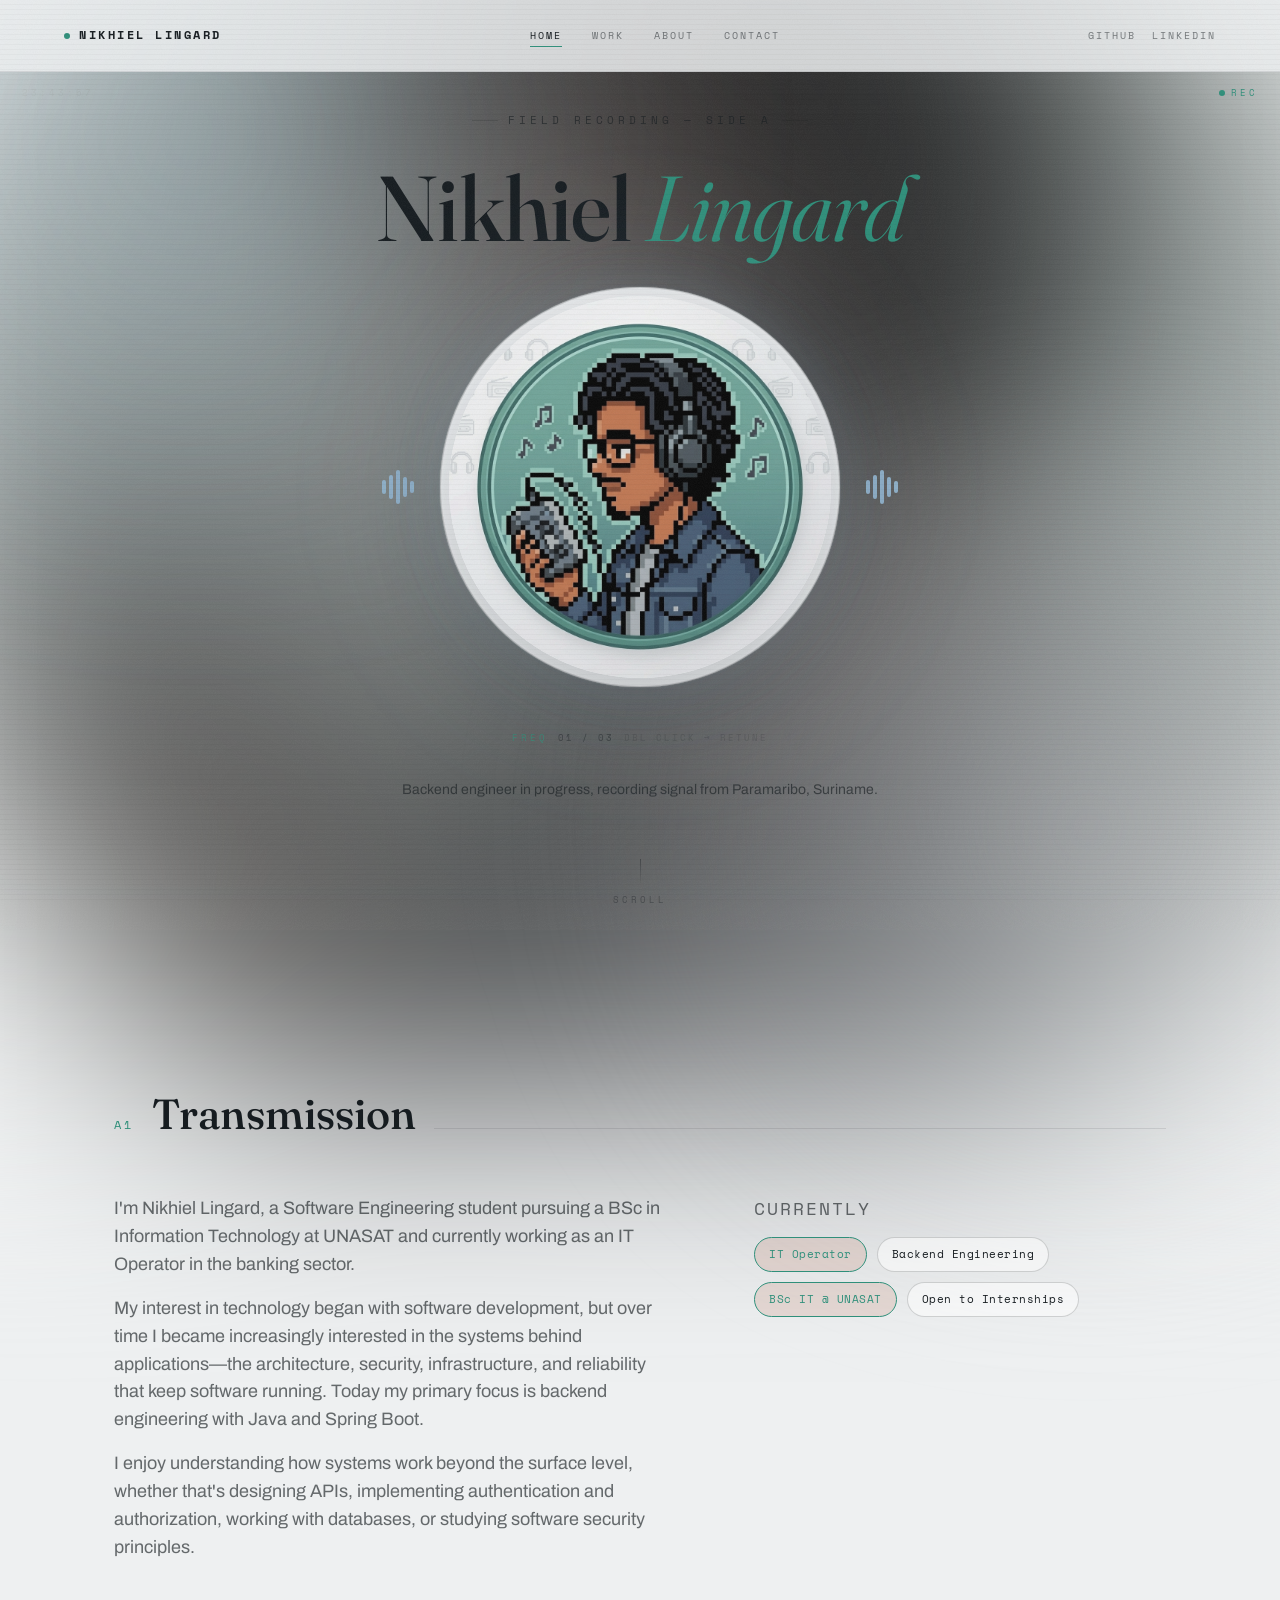
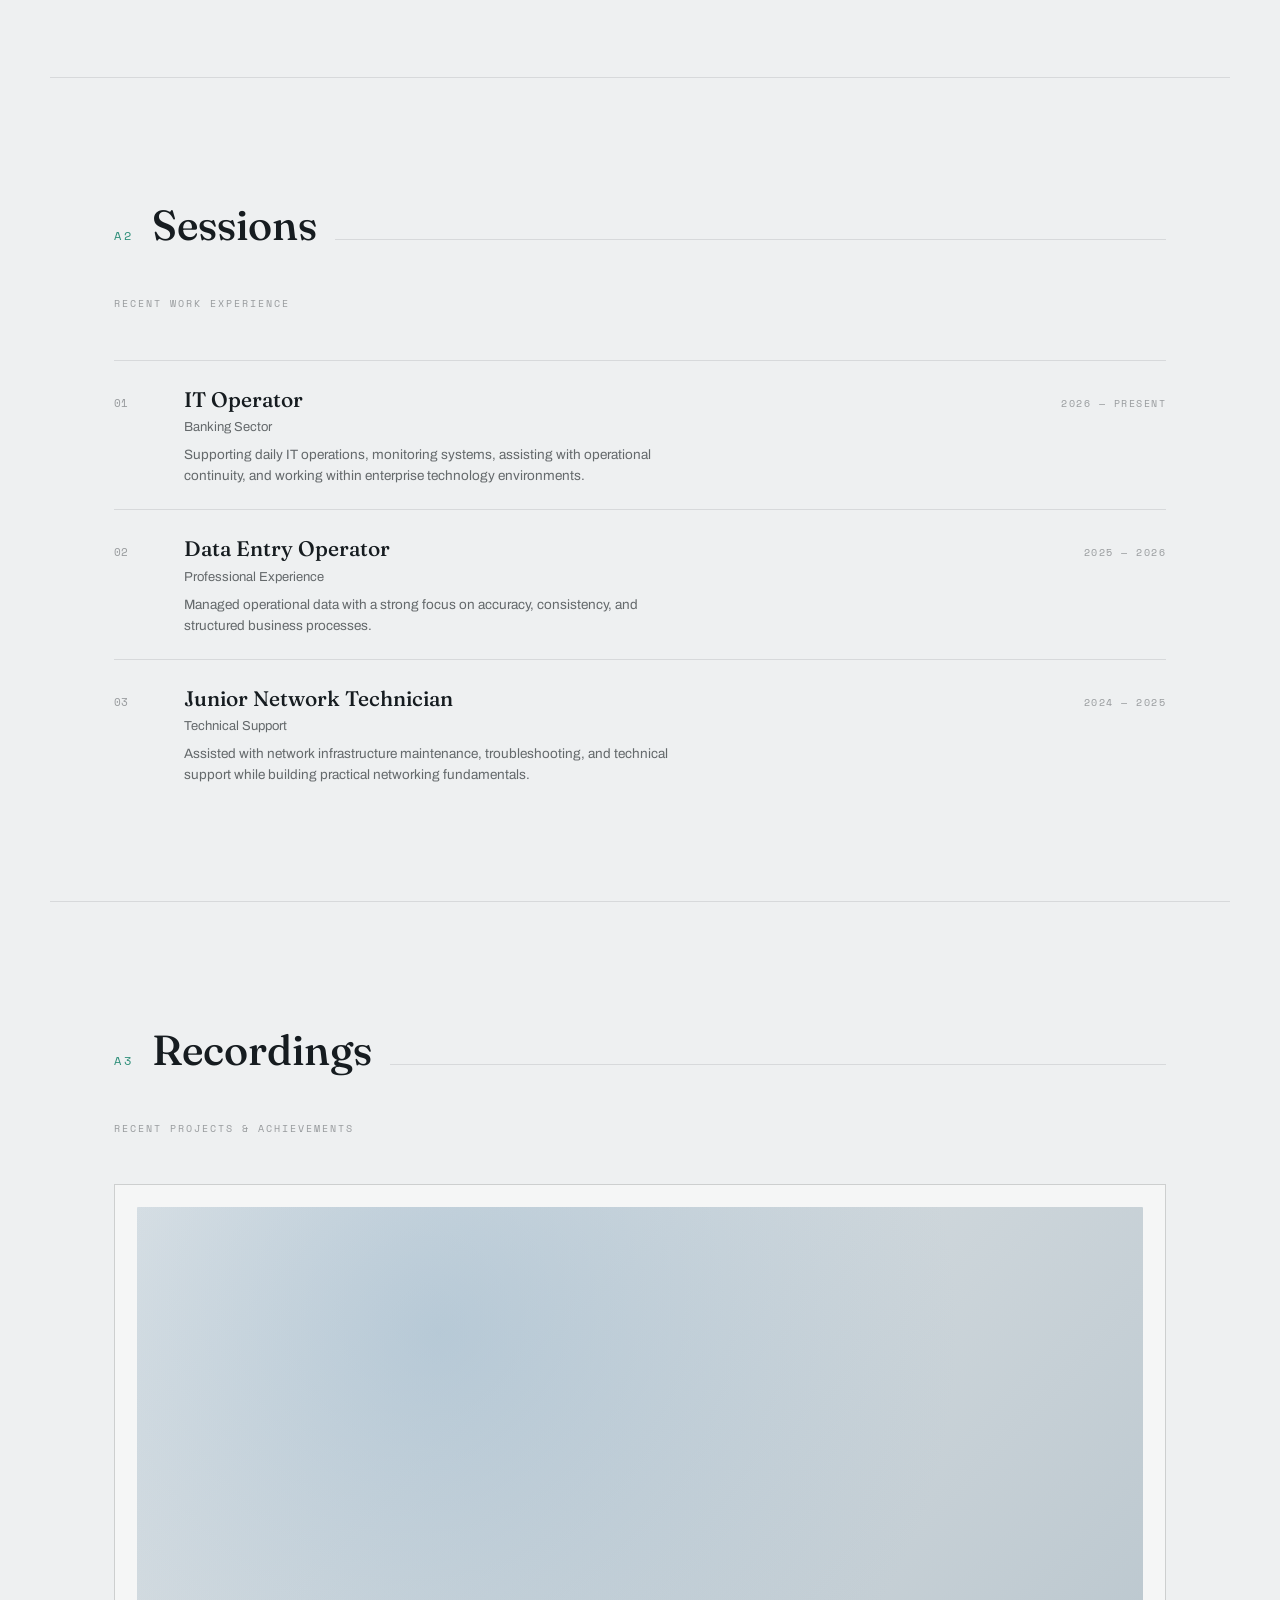
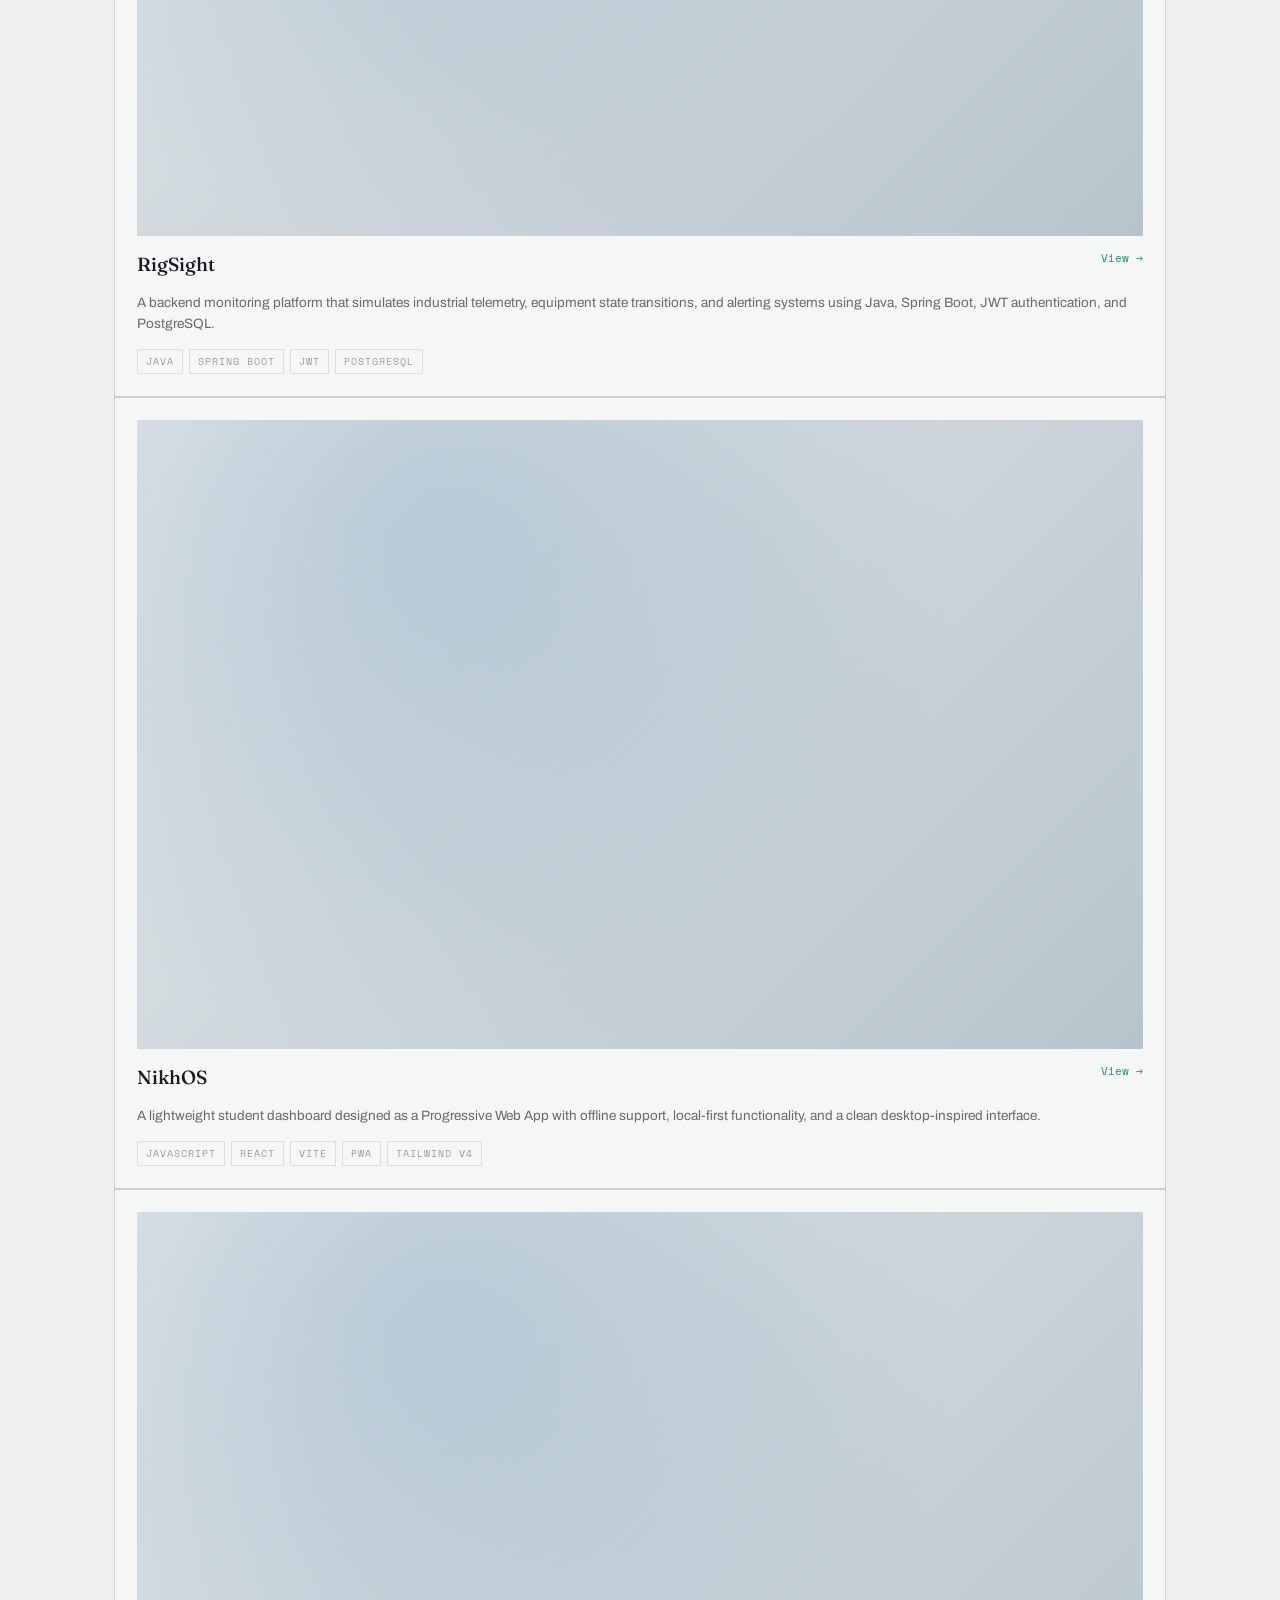
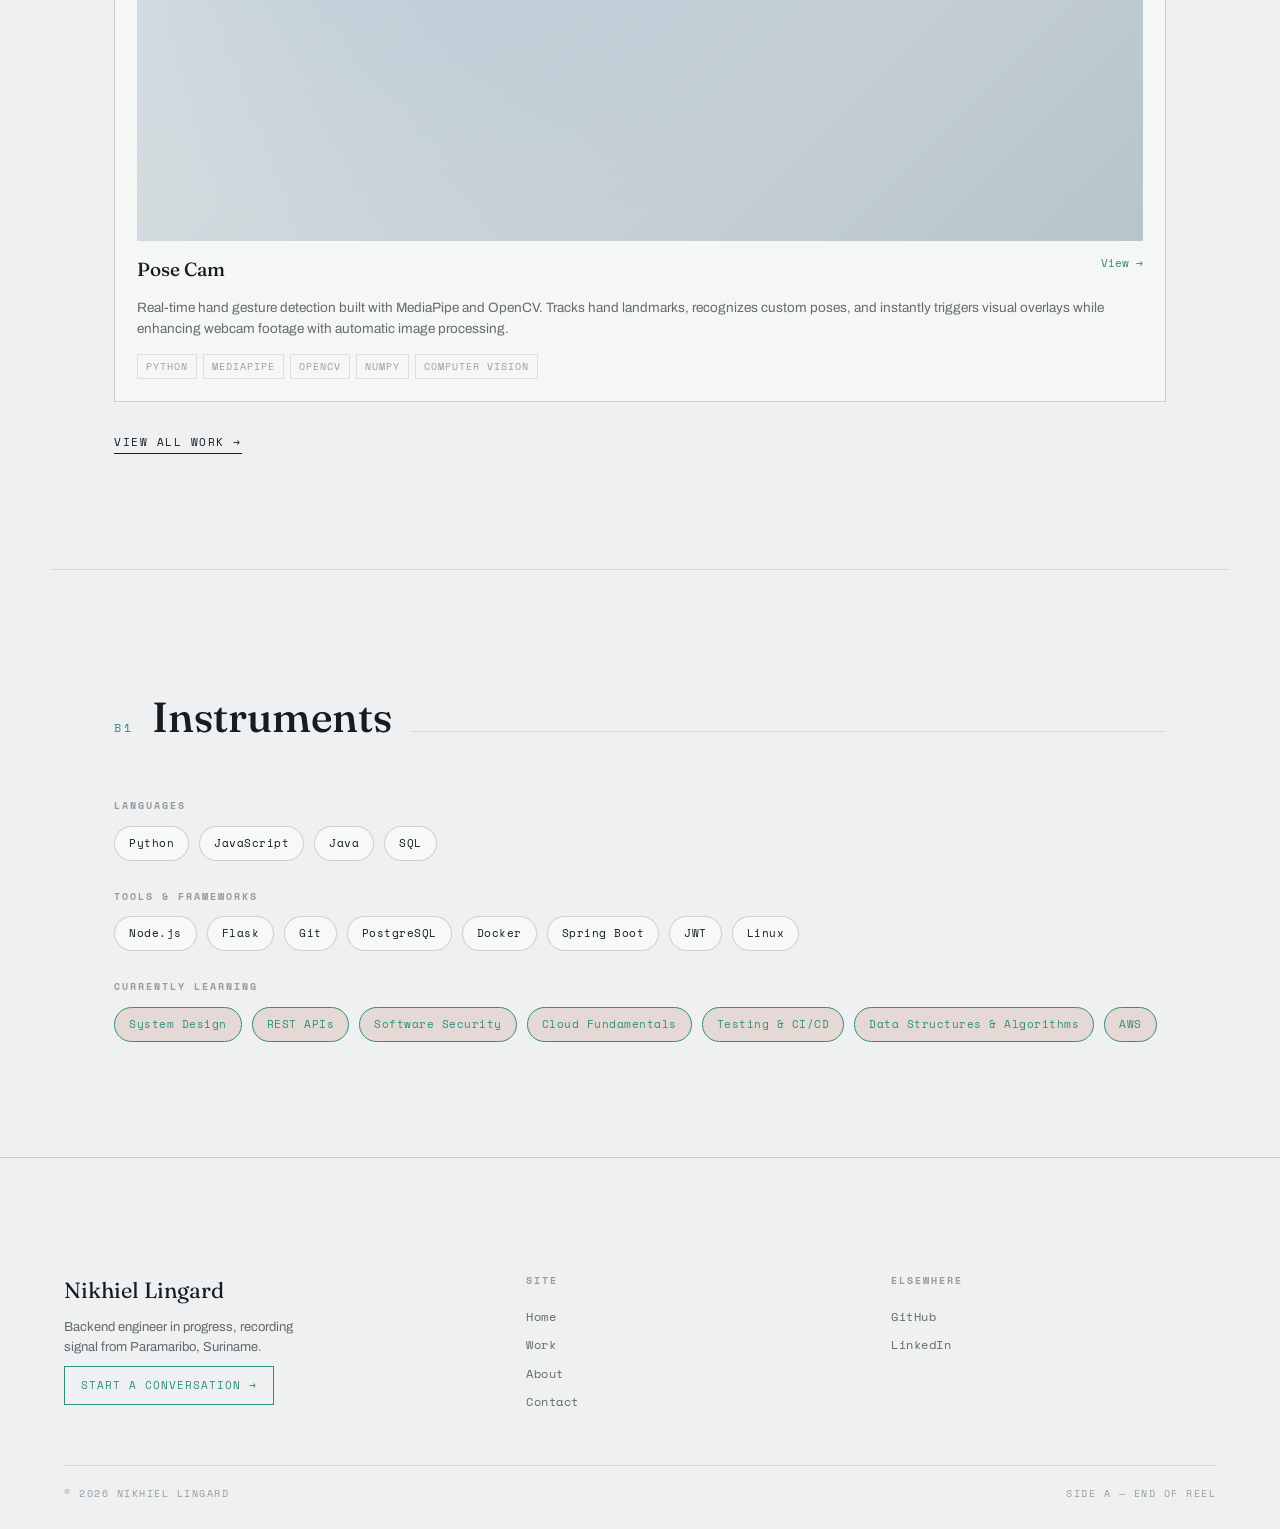
==== commit 70b36b5b: "fixed slight issue" ====
--- a/index.html
+++ b/index.html
@@ -123,9 +123,9 @@
         <div>
           <p class="role-label">Currently</p>
           <div class="chip-row">
+          <span class="chip is-tape">IT Operator</span>
+          <span class="chip">Backend Engineering</span>
           <span class="chip is-tape">BSc IT @ UNASAT</span>
-          <span class="chip">IT Operator</span>
-          <span class="chip">Backend Engineering</span>
           <span class="chip">Open to Internships</span>
         </div>
         </div>
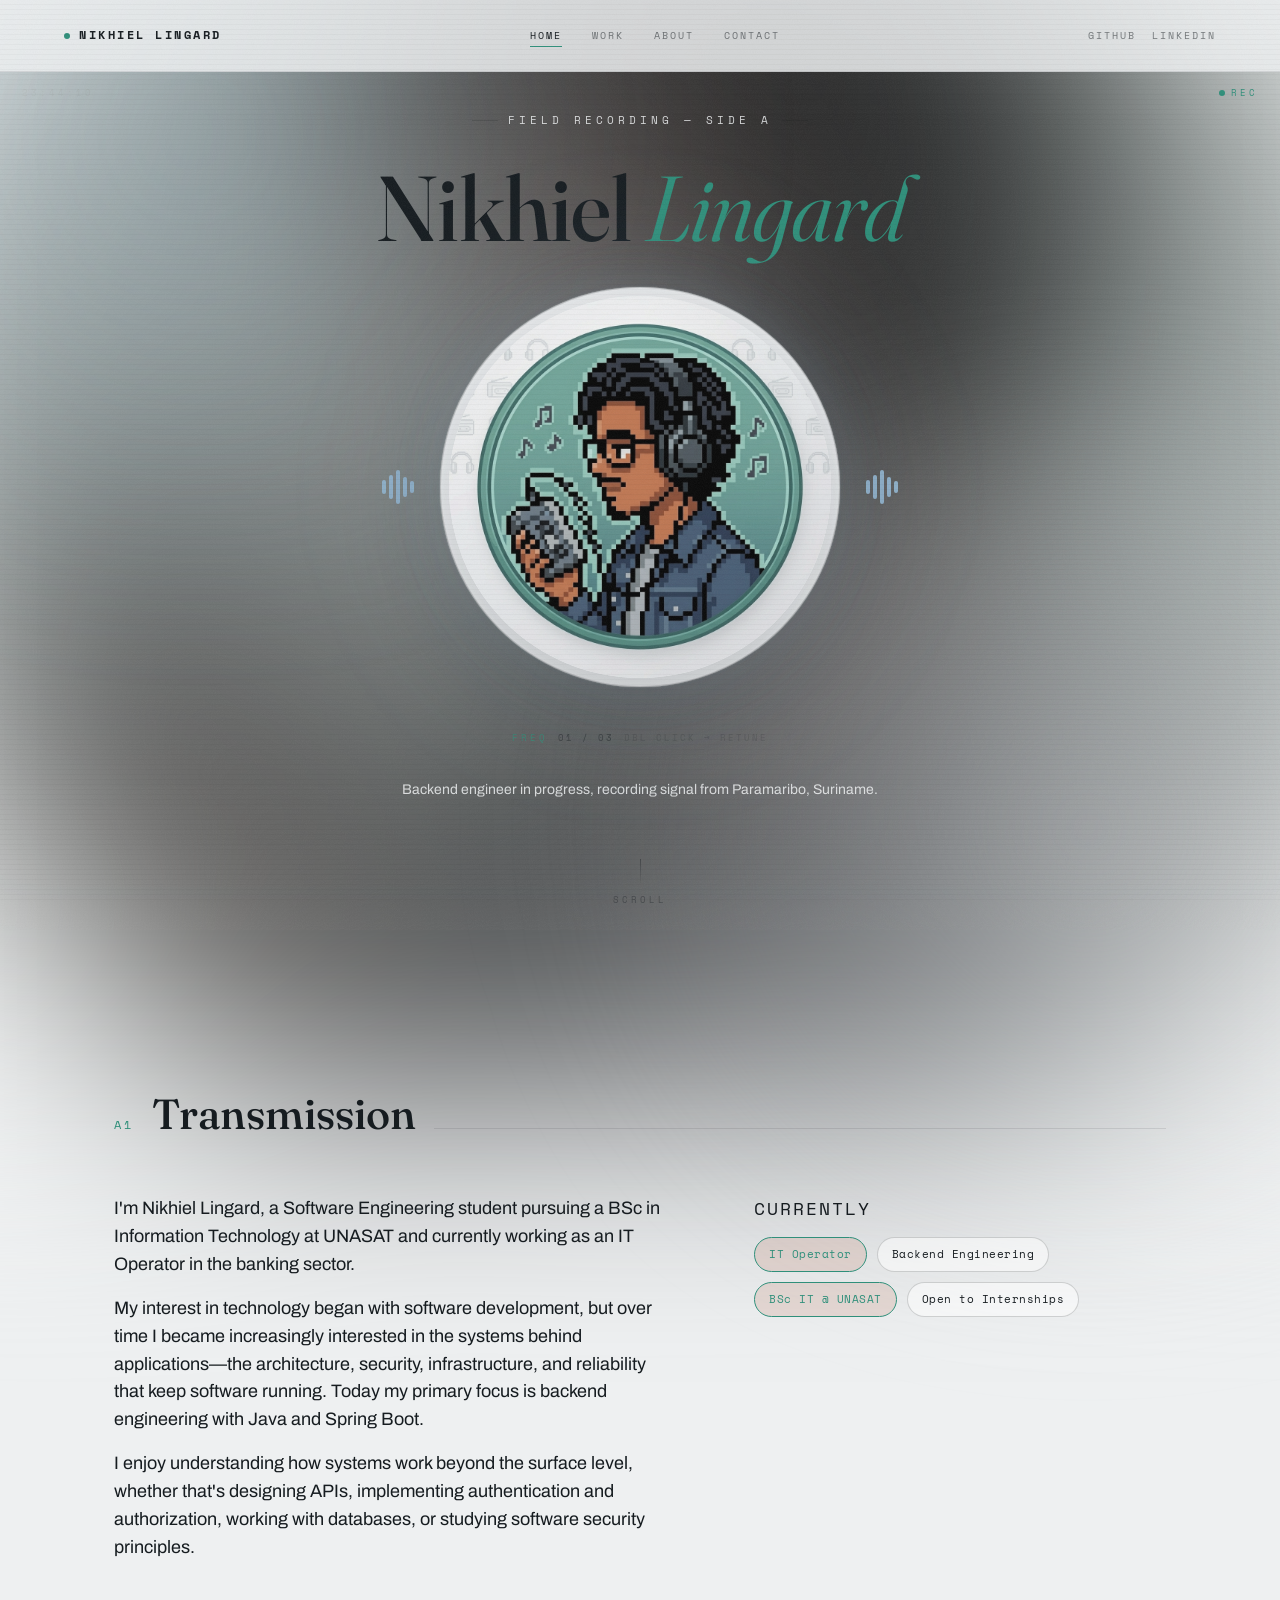
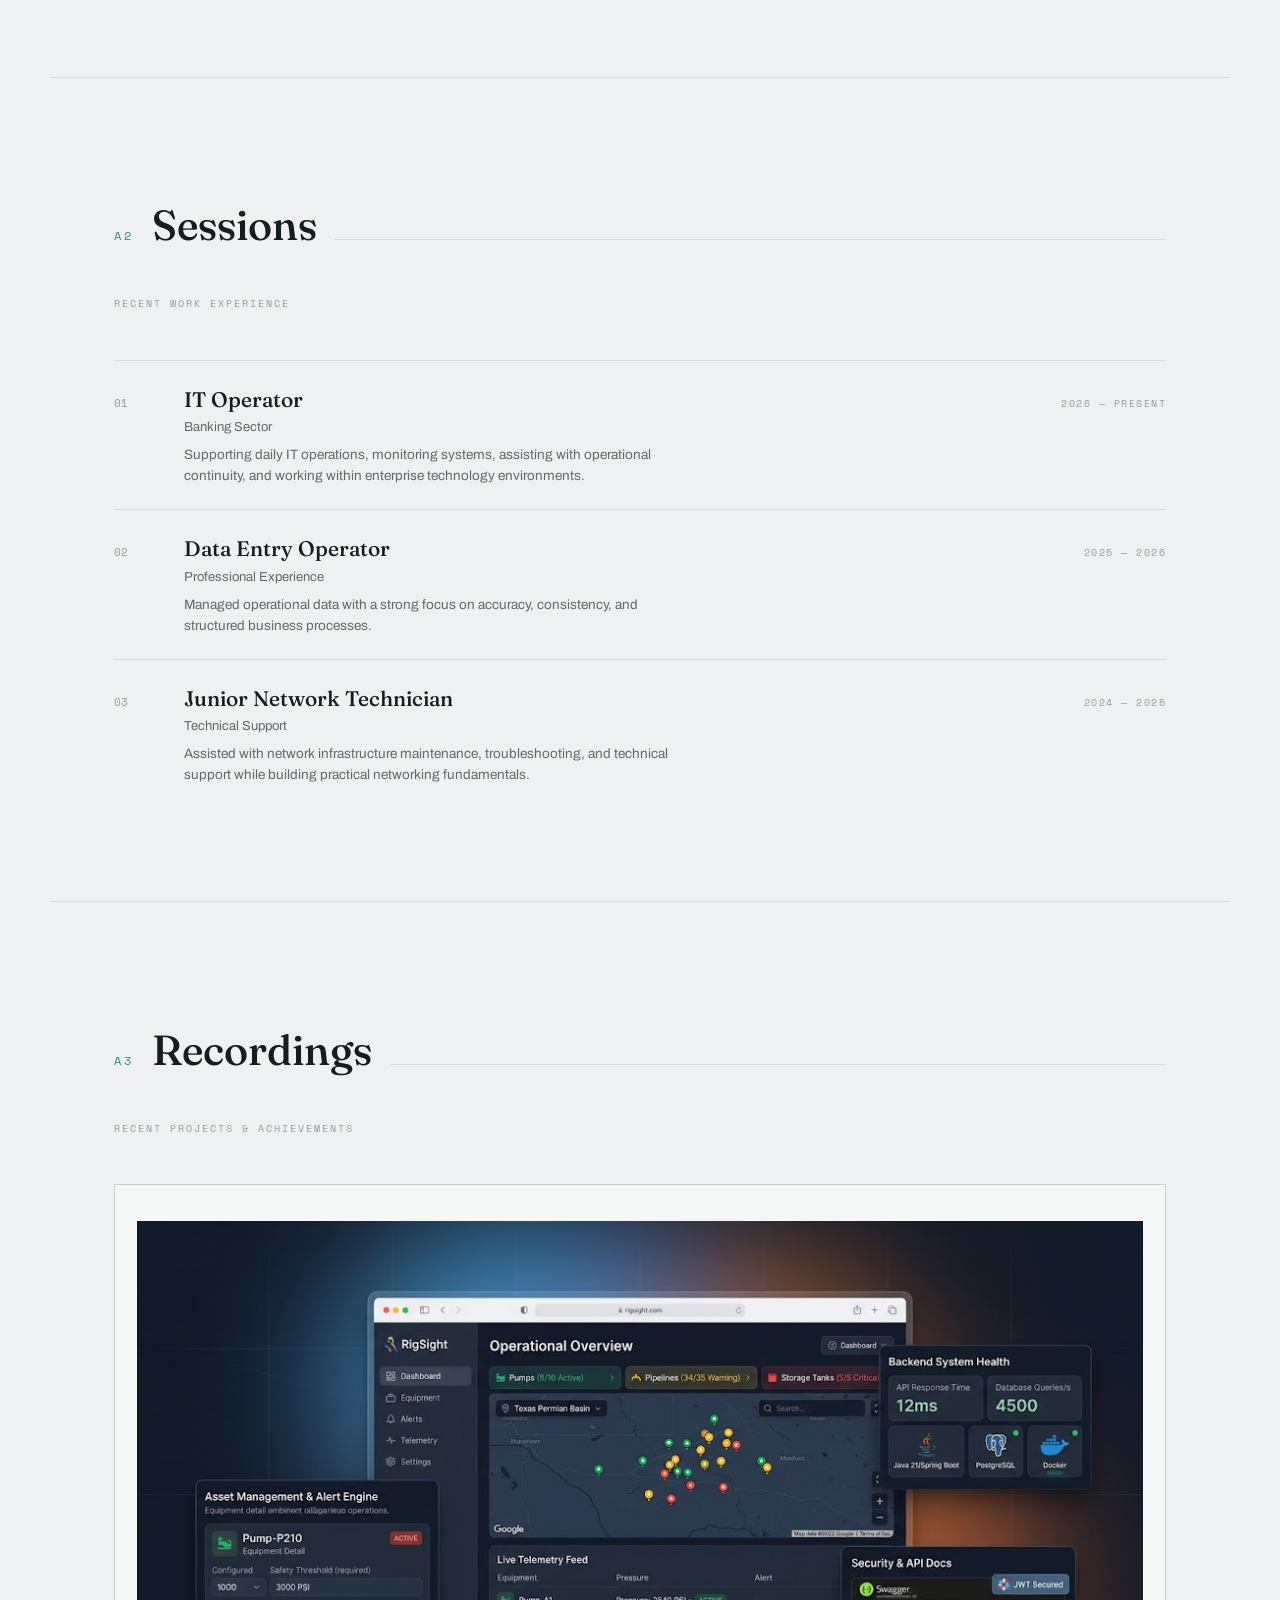
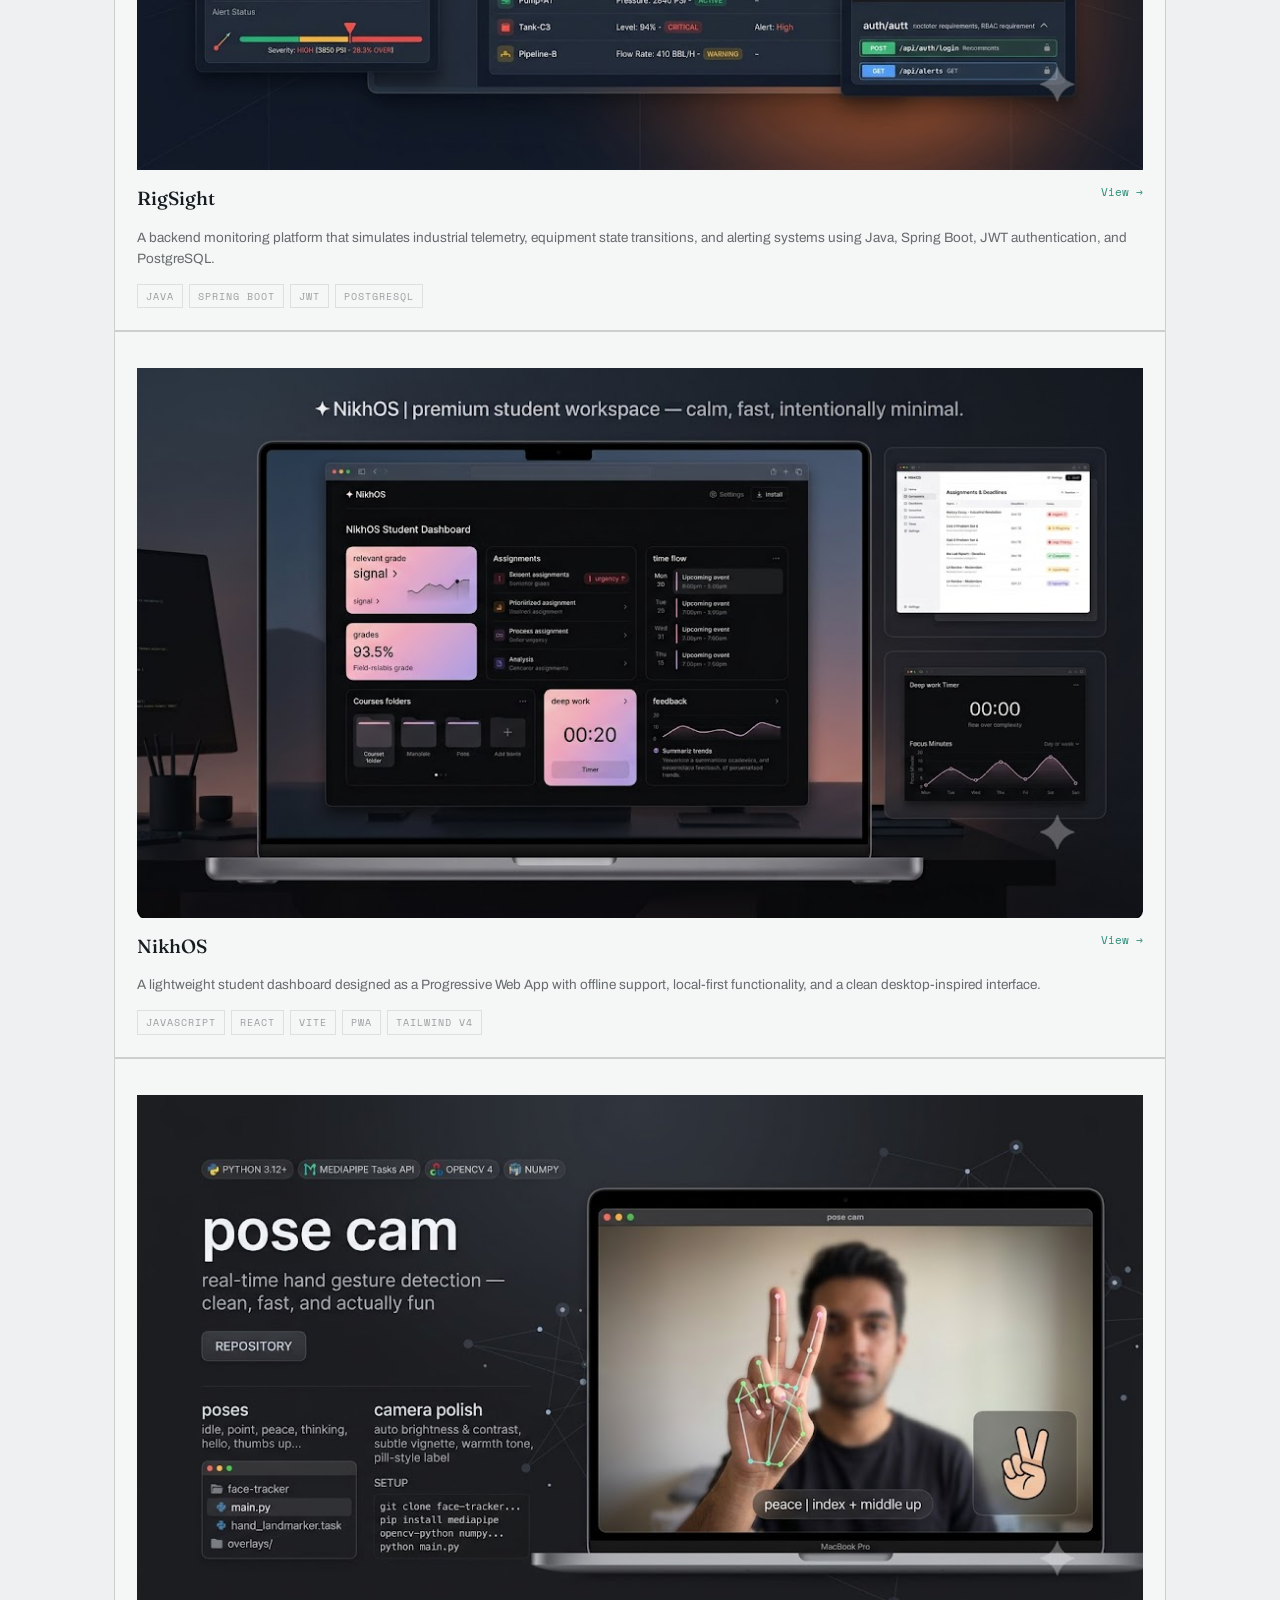
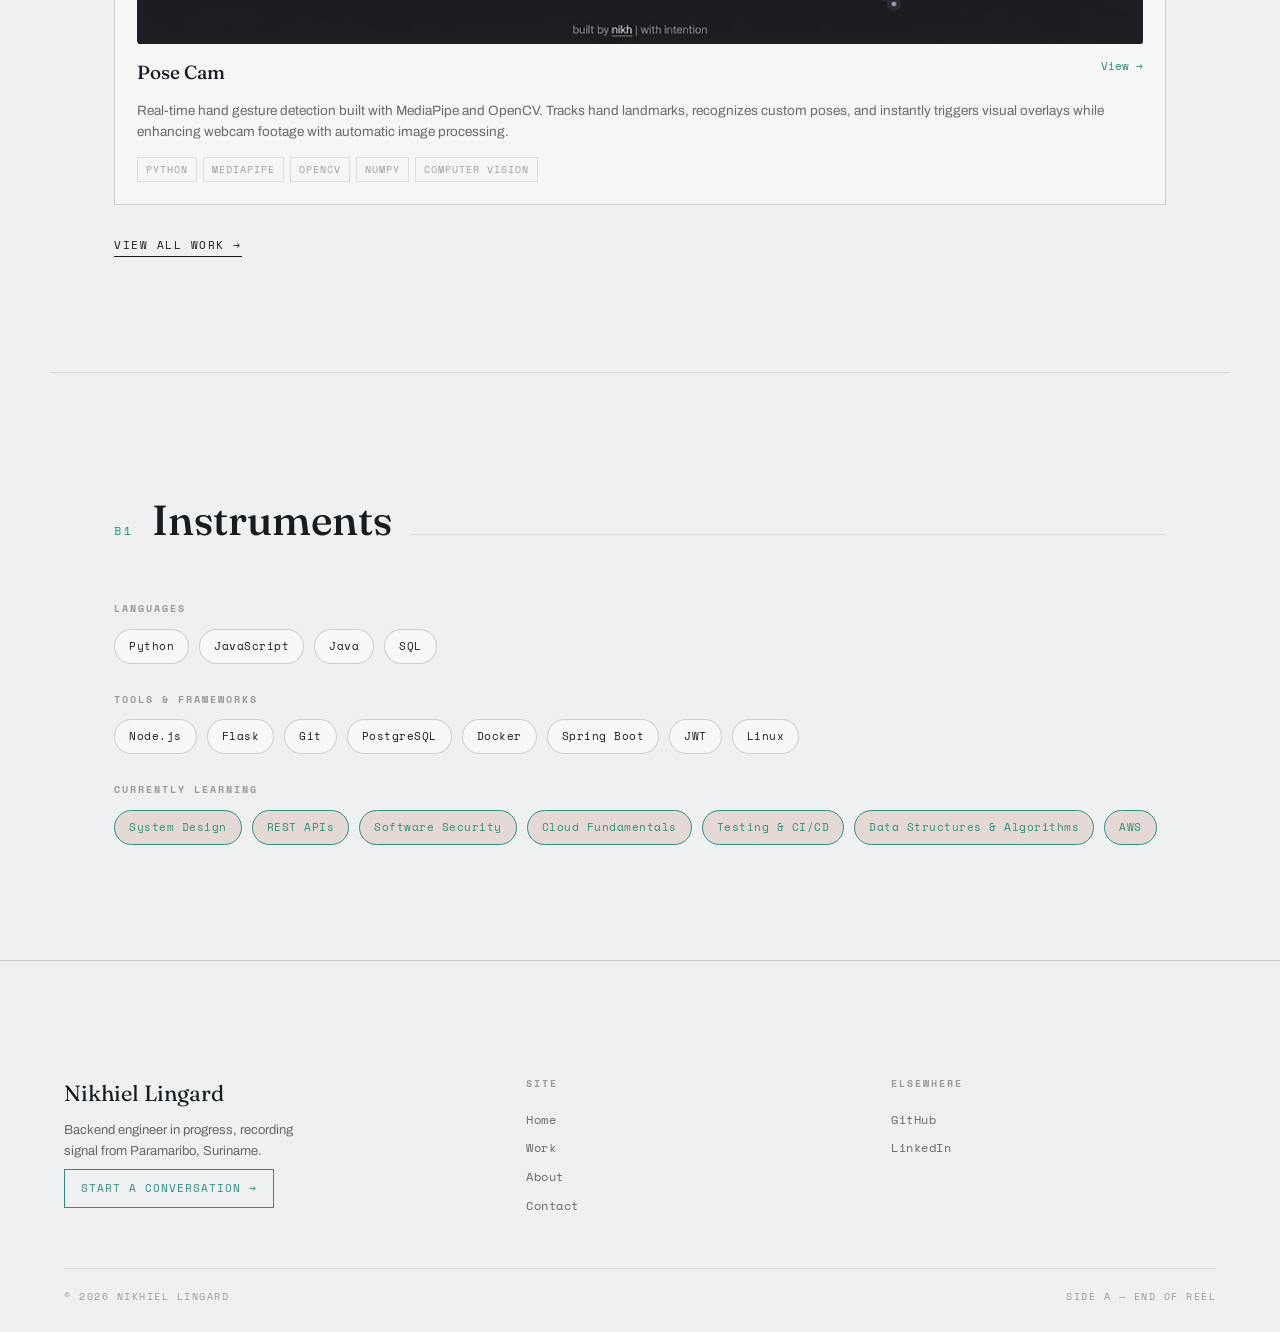
==== commit ce5aaab7: "added images to the projects" ====
--- a/index.html
+++ b/index.html
@@ -23,7 +23,7 @@
   <div class="grain"></div>
   <div class="scanlines"></div>
 
-  <!-- NAV -->
+  <!--  top part -->
   <header class="top-panel" id="top-panel">
     <a href="./index.html" class="wordmark" aria-label="Go to homepage">
   <span class="dot"></span>
@@ -47,7 +47,7 @@
     </button>
   </header>
 
-  <!-- HERO -->
+  <!-- Hero -->
   <main>
   <section class="hero">
     <p class="hero-eyebrow">Field Recording — Side A</p>
@@ -97,7 +97,7 @@
     </a>
   </section>
 
-    <!-- A1 — TRANSMISSION (intro + current roles) -->
+    <!-- A1 (who i am etc) -->
     <section class="reel-section reveal" id="transmission">
       <div class="reel-head">
         <span class="reel-num">A1</span>
@@ -193,7 +193,7 @@
 </div>
     </section>
 
-    <!-- A3 — RECORDINGS (recent projects / achievements) -->
+    <!-- A3 — Recordings aka (recent projects) -->
     <section class="reel-section reveal" id="recordings">
       <div class="reel-head">
         <span class="reel-num">A3</span>
@@ -205,6 +205,7 @@
       <!-- EDIT: replace with your real projects. Full list lives on work.html -->
         <article class="project-card">
         <div class="project-thumb"></div>
+        <img src="img/rigsight.jpg" alt="RigSight">
         <div class="project-top">
           <h3 class="project-title">RigSight</h3>
           <a href="work.html" class="project-link">View →</a>
@@ -221,6 +222,7 @@
 
         <article class="project-card">
           <div class="project-thumb"></div>
+          <img src="img/nikhos.jpg" alt="NikhOS">
           <div class="project-top">
             <h3 class="project-title">NikhOS</h3>
             <a href="work.html" class="project-link">View →</a>
@@ -235,6 +237,7 @@
 
         <article class="project-card">
             <div class="project-thumb"></div>
+            <img src="img/posecam.jpg" alt="Pose Cam">
 
             <div class="project-top">
               <h3 class="project-title">Pose Cam</h3>
@@ -259,7 +262,7 @@
       <a href="work.html" class="view-all">View all work →</a>
     </section>
 
-    <!-- B1 — INSTRUMENTS (skills) -->
+    <!-- B1 — Instruments (geen fluit) (skills) -->
     <section class="reel-section reveal" id="instruments">
       <div class="reel-head">
         <span class="reel-num">B1</span>
@@ -267,7 +270,7 @@
         <span class="rule"></span>
       </div>
 
-      <!-- EDIT: replace with your real skills -->
+      <!-- I'm still building these skills actively -->
       <div class="skill-group">
         <h4>Languages</h4>
         <div class="chip-row">
@@ -307,7 +310,7 @@
     </section>
   </main>
 
-  <!-- FOOTER -->
+  <!-- footer(thing at the bottom ) -->
   <footer class="site-footer">
     <div class="footer-grid">
       <div>
--- a/css/main.css
+++ b/css/main.css
@@ -43,6 +43,9 @@
   --tape-soft:   rgba(177, 80, 47, 0.14);
   --line:        rgba(22, 28, 32, 0.10);
   --line-strong: rgba(22, 28, 32, 0.18);
+  --ink-inverse:     #F7FAFC;
+  --ink-inverse-soft:#DCE6EE;
+  --ink-inverse-faint:#B8C6D3;
 
   /* type */
   --f-display: 'Fraunces', 'Georgia', serif;
@@ -284,7 +287,7 @@
   font-size: 11px;
   letter-spacing: 4px;
   text-transform: uppercase;
-  color: var(--ink-soft);
+  color: var(--paper-glass);
   display: flex;
   align-items: center;
   gap: 10px;
@@ -390,7 +393,7 @@
 .hero-sub {
   max-width: 480px;
   font-size: 14px;
-  color: var(--ink-soft);
+  color: var(--paper-glass);
 }
 
 .scroll-cue {
@@ -537,7 +540,7 @@
 
 .intro-grid p {
   font-size: clamp(15px, 1.6vw, 18px);
-  color: var(--ink-soft);
+  color: var(--ink);
   max-width: 56ch;
 }
 
@@ -659,7 +662,7 @@
   transform: translateY(-4px);
 }
 
-.project-thumb {
+.project-thumb img{
   width: 100%;
   aspect-ratio: 16 / 10;
   border-radius: 1px;
